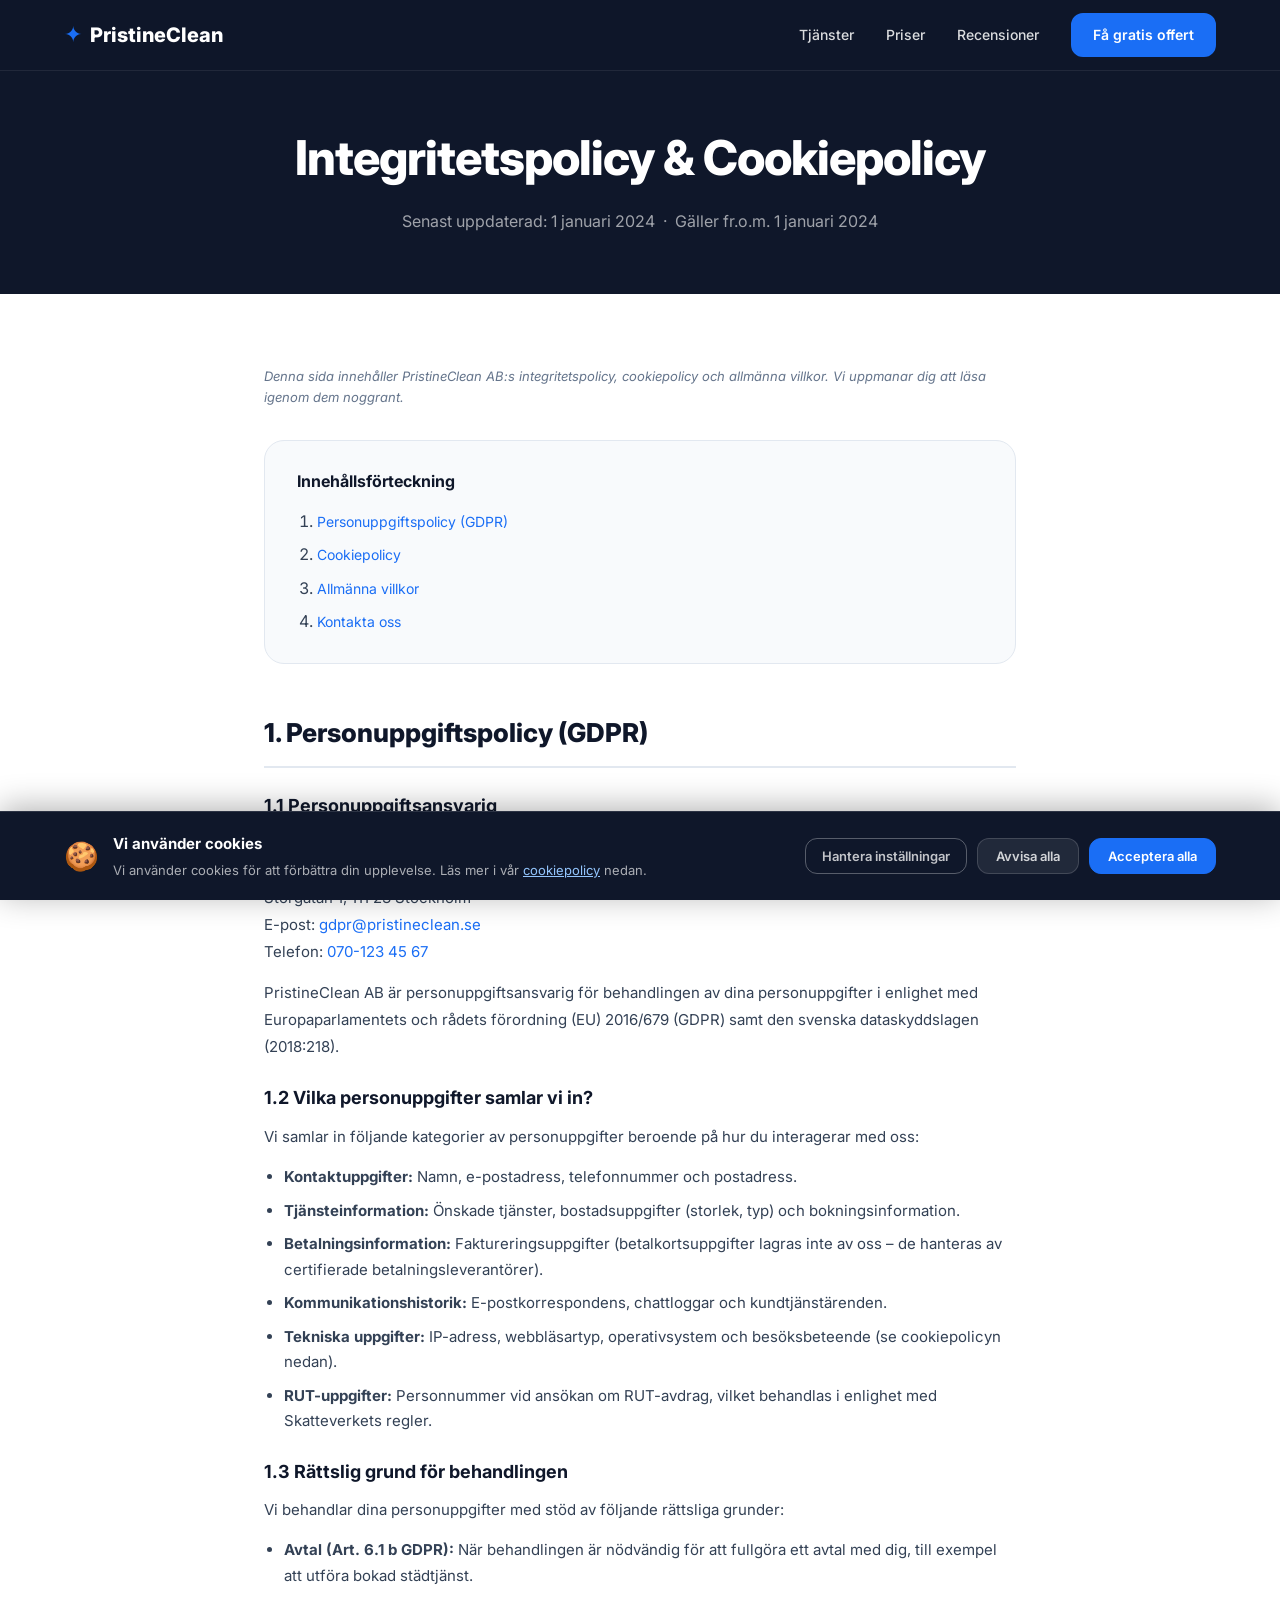
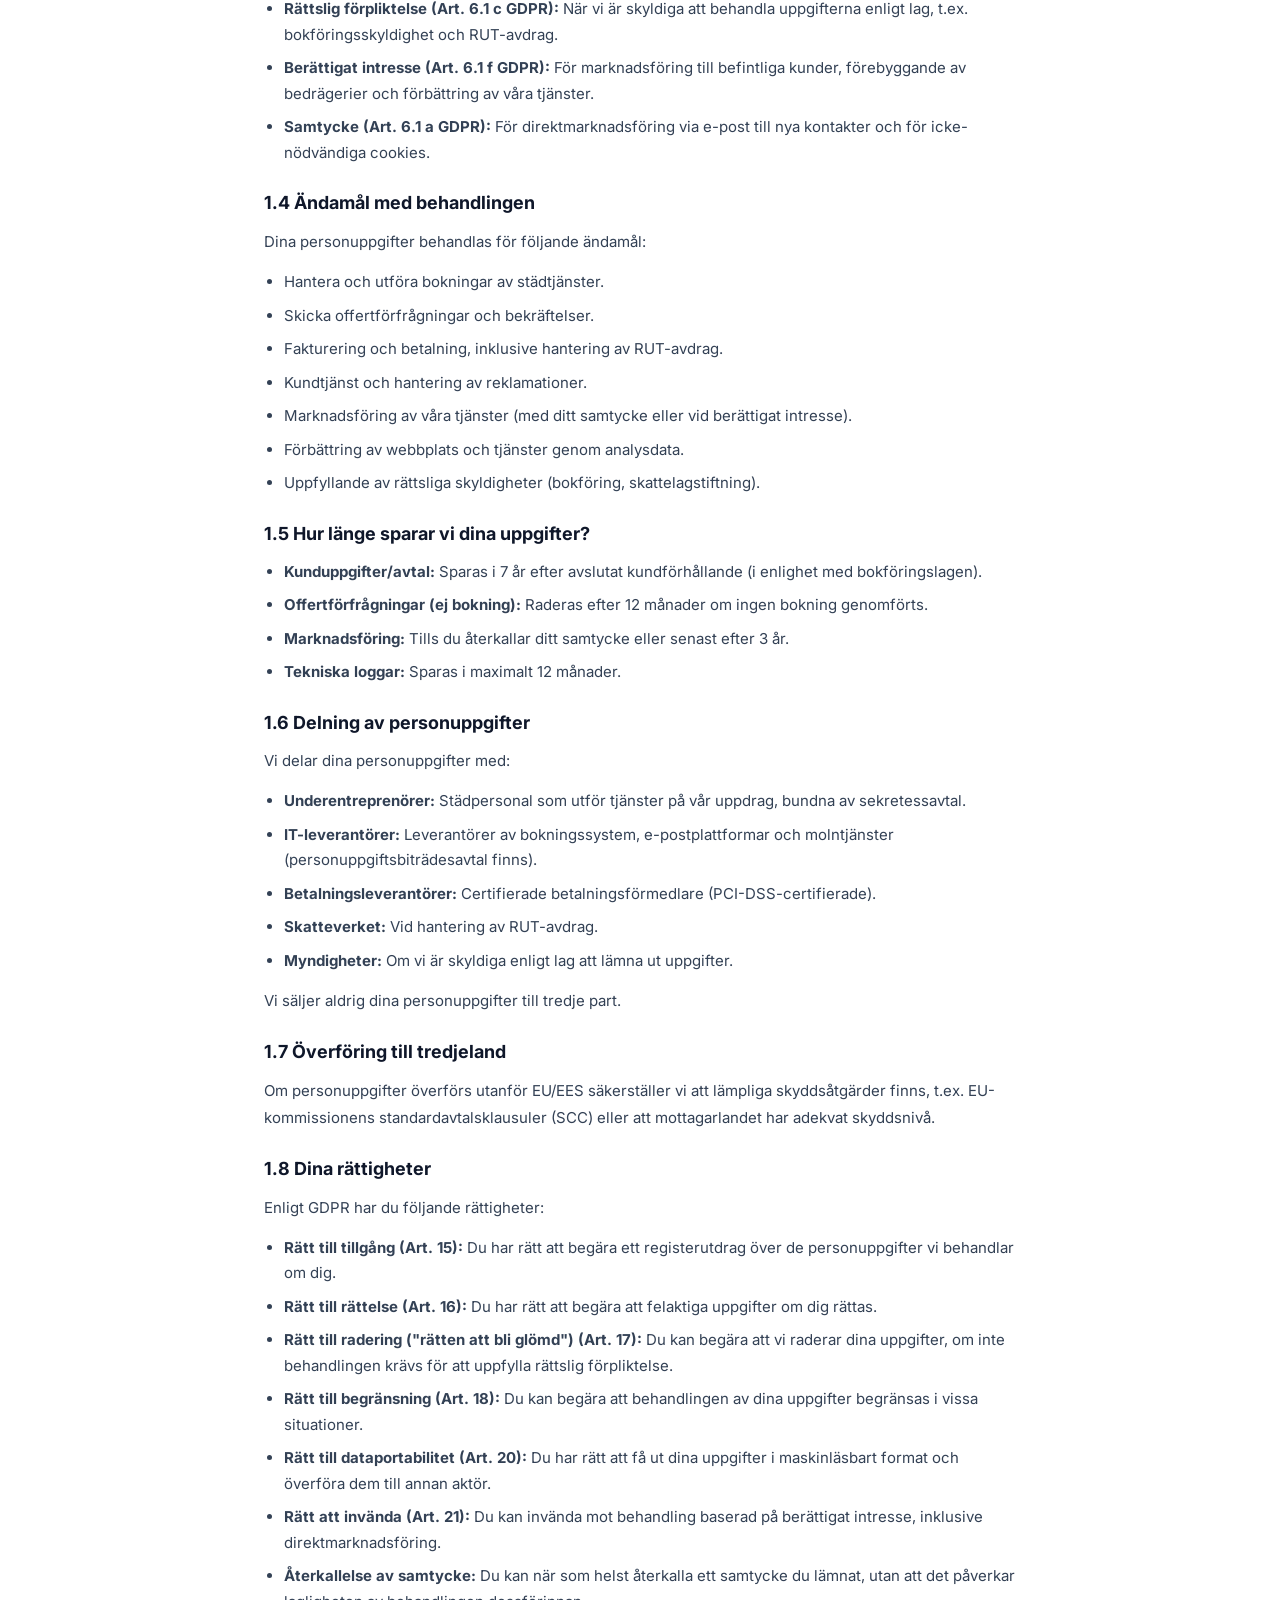
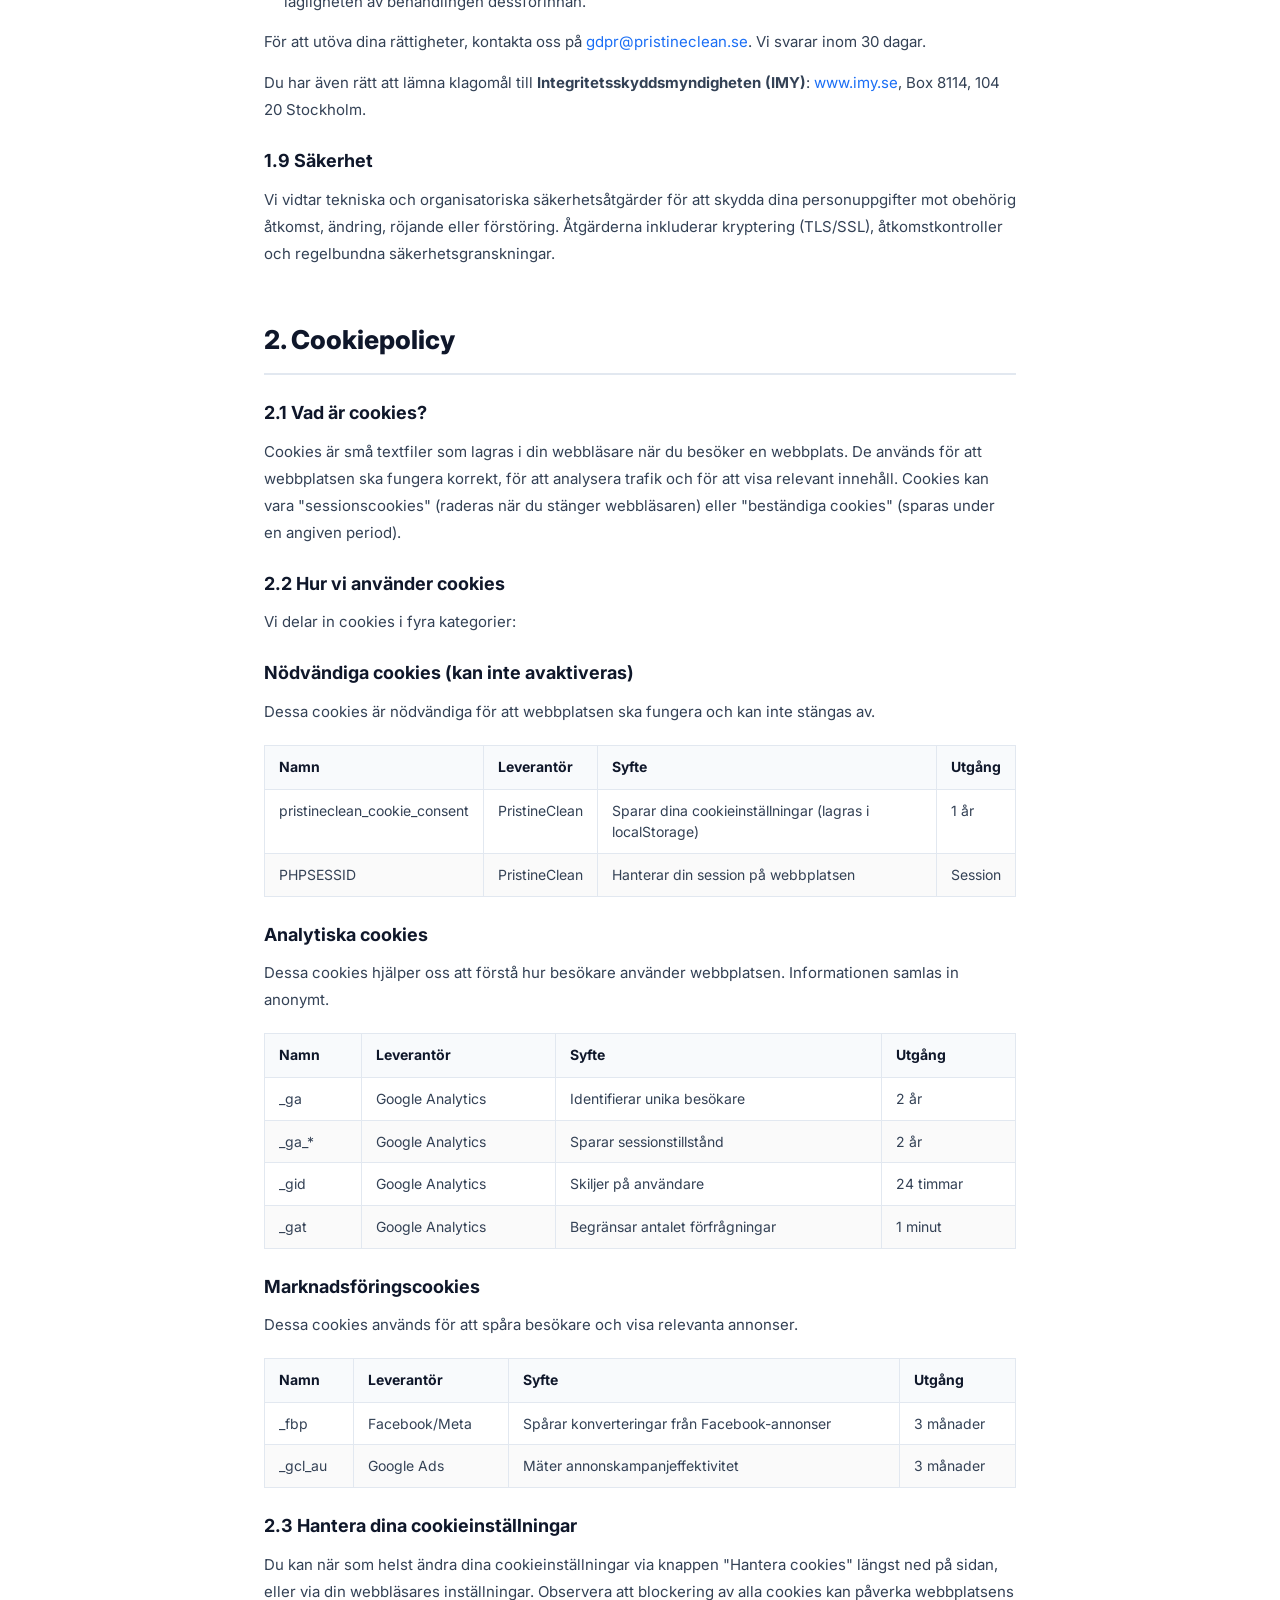
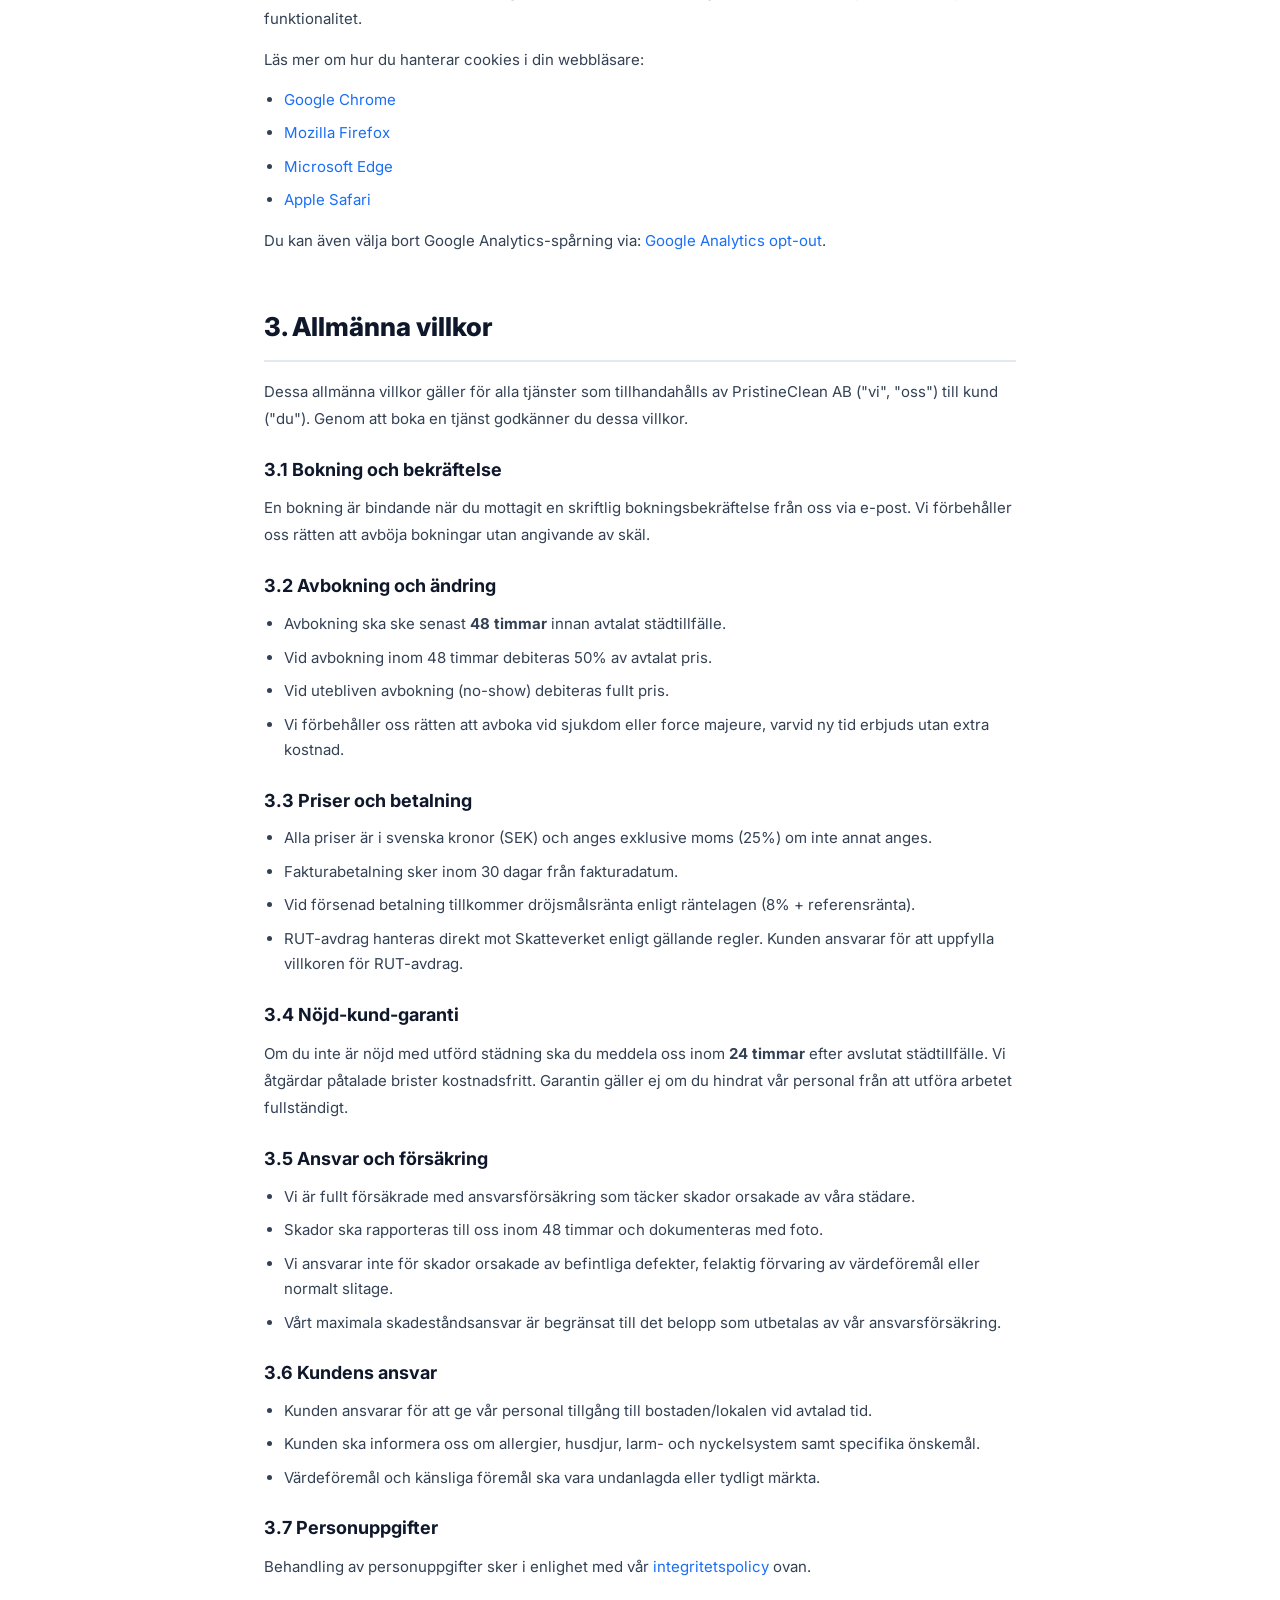
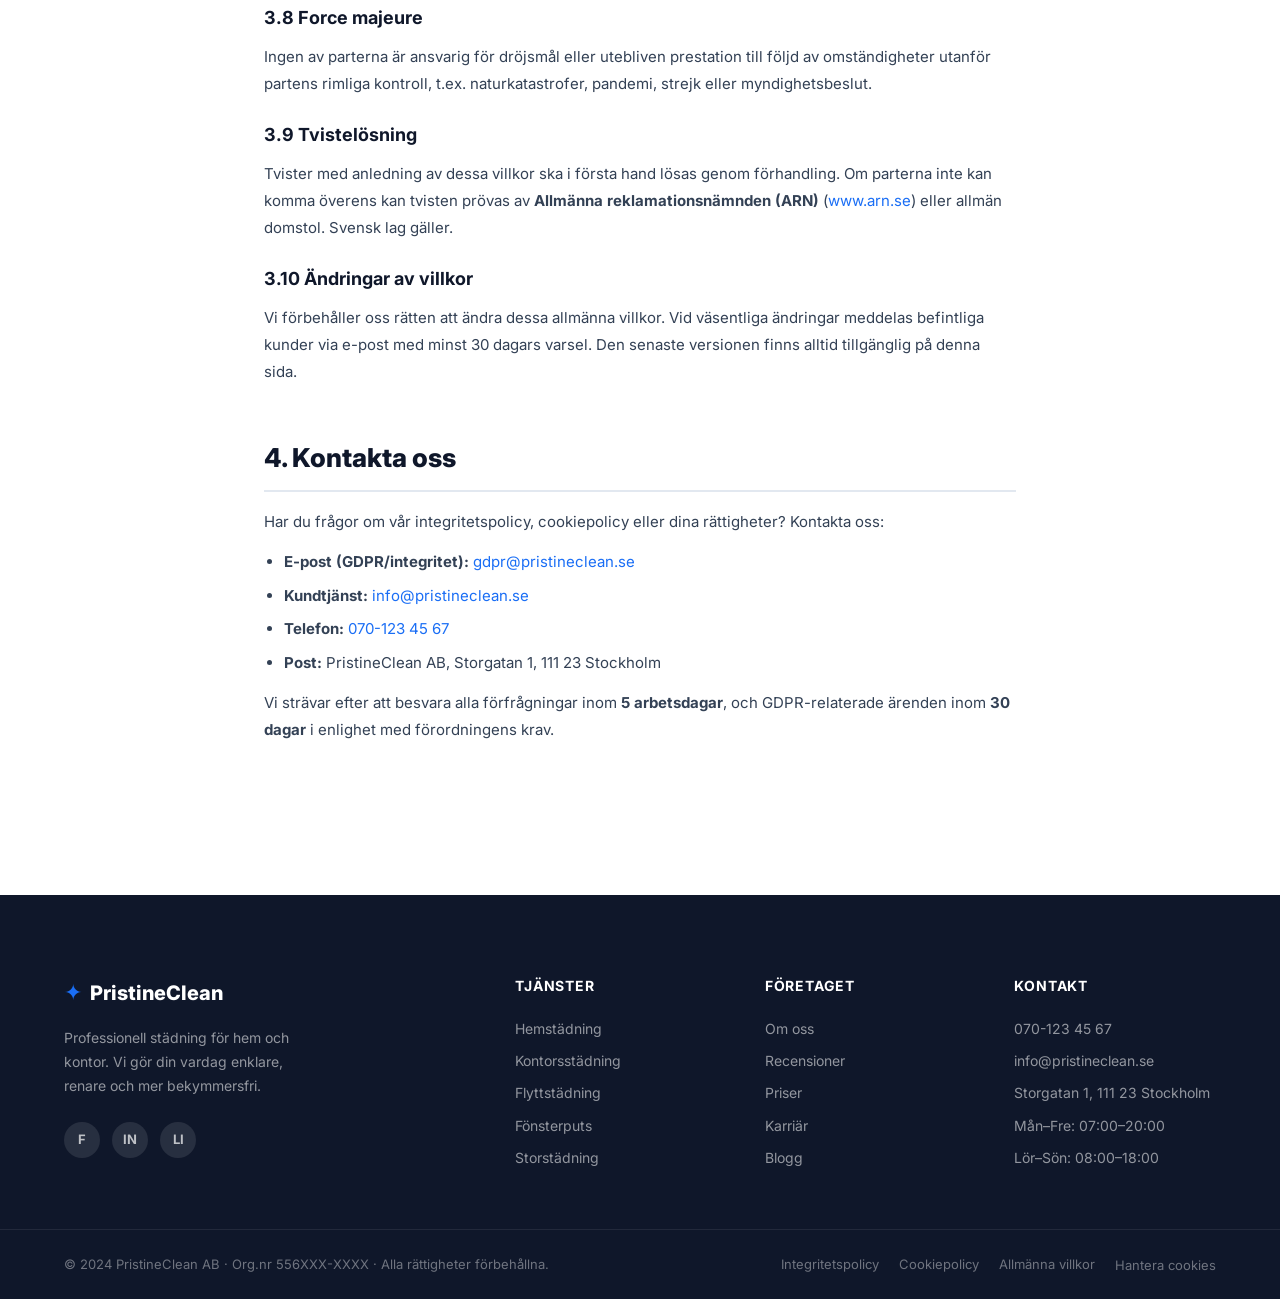
==== integritetspolicy.html @ f8eeb435 "Add images, cookie consent, GDPR & privacy policy in Swedish Co-authored-by: bellemartineebusiness <" ====
<!DOCTYPE html>
<html lang="sv">
<head>
  <meta charset="UTF-8" />
  <meta name="viewport" content="width=device-width, initial-scale=1.0" />
  <meta name="description" content="PristineClean integritetspolicy, cookiepolicy och allmänna villkor – hur vi behandlar dina personuppgifter enligt GDPR." />
  <title>Integritetspolicy &amp; Cookiepolicy – PristineClean</title>
  <link rel="stylesheet" href="style.css" />
  <link rel="preconnect" href="https://fonts.googleapis.com" />
  <link rel="preconnect" href="https://fonts.gstatic.com" crossorigin />
  <link href="https://fonts.googleapis.com/css2?family=Inter:wght@400;500;600;700;800&display=swap" rel="stylesheet" />
</head>
<body>

  <!-- COOKIE CONSENT BANNER -->
  <div class="cookie-banner" id="cookieBanner" role="dialog" aria-label="Cookie-samtycke" aria-modal="true">
    <div class="cookie-banner__inner">
      <div class="cookie-banner__text">
        <span class="cookie-banner__icon">🍪</span>
        <div>
          <strong>Vi använder cookies</strong>
          <p>Vi använder cookies för att förbättra din upplevelse. Läs mer i vår <a href="#cookies" class="cookie-link">cookiepolicy</a> nedan.</p>
        </div>
      </div>
      <div class="cookie-banner__actions">
        <button class="btn--cookie-settings" id="cookieSettings">Hantera inställningar</button>
        <button class="btn--cookie-decline" id="cookieDecline">Avvisa alla</button>
        <button class="btn--cookie-accept" id="cookieAccept">Acceptera alla</button>
      </div>
    </div>
  </div>

  <!-- COOKIE PREFERENCES MODAL -->
  <div class="cookie-modal" id="cookieModal" role="dialog" aria-modal="true" aria-label="Cookieinställningar" style="display:none">
    <div class="cookie-modal__backdrop" id="cookieModalBackdrop"></div>
    <div class="cookie-modal__box">
      <div class="cookie-modal__header">
        <h3>Cookieinställningar</h3>
        <button class="cookie-modal__close" id="cookieModalClose" aria-label="Stäng">✕</button>
      </div>
      <div class="cookie-modal__body">
        <p class="cookie-modal__intro">Välj vilka kategorier av cookies du tillåter. Nödvändiga cookies kan inte avaktiveras.</p>
        <div class="cookie-category">
          <div class="cookie-category__header">
            <div><strong>Nödvändiga cookies</strong><p>Krävs för att webbplatsen ska fungera korrekt.</p></div>
            <div class="toggle toggle--disabled"><input type="checkbox" id="cookieNecessary" checked disabled /><span class="toggle__slider"></span></div>
          </div>
        </div>
        <div class="cookie-category">
          <div class="cookie-category__header">
            <div><strong>Analytiska cookies</strong><p>Hjälper oss förstå hur besökare använder webbplatsen (t.ex. Google Analytics).</p></div>
            <div class="toggle"><input type="checkbox" id="cookieAnalytics" /><span class="toggle__slider"></span></div>
          </div>
        </div>
        <div class="cookie-category">
          <div class="cookie-category__header">
            <div><strong>Marknadsföringscookies</strong><p>Används för att visa relevanta annonser och mäta kampanjeffektivitet.</p></div>
            <div class="toggle"><input type="checkbox" id="cookieMarketing" /><span class="toggle__slider"></span></div>
          </div>
        </div>
      </div>
      <div class="cookie-modal__footer">
        <button class="btn--cookie-decline" id="cookieSaveDecline">Avvisa alla</button>
        <button class="btn--cookie-accept" id="cookieSavePrefs">Spara mina val</button>
      </div>
    </div>
  </div>

  <!-- NAVBAR -->
  <header class="navbar" id="navbar">
    <div class="container navbar__inner">
      <a href="index.html" class="navbar__logo">
        <span class="logo-icon">✦</span> PristineClean
      </a>
      <nav class="navbar__links" id="navLinks">
        <a href="index.html#tjanster">Tjänster</a>
        <a href="index.html#priser">Priser</a>
        <a href="index.html#recensioner">Recensioner</a>
        <a href="index.html#kontakt" class="btn btn--nav">Få gratis offert</a>
      </nav>
      <button class="navbar__burger" id="burger" aria-label="Öppna meny">
        <span></span><span></span><span></span>
      </button>
    </div>
  </header>

  <!-- HERO -->
  <section class="policy-hero">
    <div class="container">
      <h1>Integritetspolicy &amp; Cookiepolicy</h1>
      <p>Senast uppdaterad: 1 januari 2024 &nbsp;·&nbsp; Gäller fr.o.m. 1 januari 2024</p>
    </div>
  </section>

  <!-- POLICY CONTENT -->
  <main class="policy-content">
    <div class="container">

      <p class="policy-updated">Denna sida innehåller PristineClean AB:s integritetspolicy, cookiepolicy och allmänna villkor. Vi uppmanar dig att läsa igenom dem noggrant.</p>

      <!-- TABLE OF CONTENTS -->
      <nav class="policy-toc" aria-label="Innehållsförteckning">
        <h3>Innehållsförteckning</h3>
        <ol>
          <li><a href="#personuppgifter">Personuppgiftspolicy (GDPR)</a></li>
          <li><a href="#cookies">Cookiepolicy</a></li>
          <li><a href="#villkor">Allmänna villkor</a></li>
          <li><a href="#kontakt-policy">Kontakta oss</a></li>
        </ol>
      </nav>

      <!-- ========================================
           SECTION 1: PERSONUPPGIFTER / GDPR
           ======================================== -->
      <section class="policy-section" id="personuppgifter">
        <h2>1. Personuppgiftspolicy (GDPR)</h2>

        <h3>1.1 Personuppgiftsansvarig</h3>
        <p>
          <strong>PristineClean AB</strong><br />
          Organisationsnummer: 556XXX-XXXX<br />
          Storgatan 1, 111 23 Stockholm<br />
          E-post: <a href="mailto:gdpr@pristineclean.se">gdpr@pristineclean.se</a><br />
          Telefon: <a href="tel:+46701234567">070-123 45 67</a>
        </p>
        <p>PristineClean AB är personuppgiftsansvarig för behandlingen av dina personuppgifter i enlighet med Europaparlamentets och rådets förordning (EU) 2016/679 (GDPR) samt den svenska dataskyddslagen (2018:218).</p>

        <h3>1.2 Vilka personuppgifter samlar vi in?</h3>
        <p>Vi samlar in följande kategorier av personuppgifter beroende på hur du interagerar med oss:</p>
        <ul>
          <li><strong>Kontaktuppgifter:</strong> Namn, e-postadress, telefonnummer och postadress.</li>
          <li><strong>Tjänsteinformation:</strong> Önskade tjänster, bostadsuppgifter (storlek, typ) och bokningsinformation.</li>
          <li><strong>Betalningsinformation:</strong> Faktureringsuppgifter (betalkortsuppgifter lagras inte av oss – de hanteras av certifierade betalningsleverantörer).</li>
          <li><strong>Kommunikationshistorik:</strong> E-postkorrespondens, chattloggar och kundtjänstärenden.</li>
          <li><strong>Tekniska uppgifter:</strong> IP-adress, webbläsartyp, operativsystem och besöksbeteende (se cookiepolicyn nedan).</li>
          <li><strong>RUT-uppgifter:</strong> Personnummer vid ansökan om RUT-avdrag, vilket behandlas i enlighet med Skatteverkets regler.</li>
        </ul>

        <h3>1.3 Rättslig grund för behandlingen</h3>
        <p>Vi behandlar dina personuppgifter med stöd av följande rättsliga grunder:</p>
        <ul>
          <li><strong>Avtal (Art. 6.1 b GDPR):</strong> När behandlingen är nödvändig för att fullgöra ett avtal med dig, till exempel att utföra bokad städtjänst.</li>
          <li><strong>Rättslig förpliktelse (Art. 6.1 c GDPR):</strong> När vi är skyldiga att behandla uppgifterna enligt lag, t.ex. bokföringsskyldighet och RUT-avdrag.</li>
          <li><strong>Berättigat intresse (Art. 6.1 f GDPR):</strong> För marknadsföring till befintliga kunder, förebyggande av bedrägerier och förbättring av våra tjänster.</li>
          <li><strong>Samtycke (Art. 6.1 a GDPR):</strong> För direktmarknadsföring via e-post till nya kontakter och för icke-nödvändiga cookies.</li>
        </ul>

        <h3>1.4 Ändamål med behandlingen</h3>
        <p>Dina personuppgifter behandlas för följande ändamål:</p>
        <ul>
          <li>Hantera och utföra bokningar av städtjänster.</li>
          <li>Skicka offertförfrågningar och bekräftelser.</li>
          <li>Fakturering och betalning, inklusive hantering av RUT-avdrag.</li>
          <li>Kundtjänst och hantering av reklamationer.</li>
          <li>Marknadsföring av våra tjänster (med ditt samtycke eller vid berättigat intresse).</li>
          <li>Förbättring av webbplats och tjänster genom analysdata.</li>
          <li>Uppfyllande av rättsliga skyldigheter (bokföring, skattelagstiftning).</li>
        </ul>

        <h3>1.5 Hur länge sparar vi dina uppgifter?</h3>
        <ul>
          <li><strong>Kunduppgifter/avtal:</strong> Sparas i 7 år efter avslutat kundförhållande (i enlighet med bokföringslagen).</li>
          <li><strong>Offertförfrågningar (ej bokning):</strong> Raderas efter 12 månader om ingen bokning genomförts.</li>
          <li><strong>Marknadsföring:</strong> Tills du återkallar ditt samtycke eller senast efter 3 år.</li>
          <li><strong>Tekniska loggar:</strong> Sparas i maximalt 12 månader.</li>
        </ul>

        <h3>1.6 Delning av personuppgifter</h3>
        <p>Vi delar dina personuppgifter med:</p>
        <ul>
          <li><strong>Underentreprenörer:</strong> Städpersonal som utför tjänster på vår uppdrag, bundna av sekretessavtal.</li>
          <li><strong>IT-leverantörer:</strong> Leverantörer av bokningssystem, e-postplattformar och molntjänster (personuppgiftsbiträdesavtal finns).</li>
          <li><strong>Betalningsleverantörer:</strong> Certifierade betalningsförmedlare (PCI-DSS-certifierade).</li>
          <li><strong>Skatteverket:</strong> Vid hantering av RUT-avdrag.</li>
          <li><strong>Myndigheter:</strong> Om vi är skyldiga enligt lag att lämna ut uppgifter.</li>
        </ul>
        <p>Vi säljer aldrig dina personuppgifter till tredje part.</p>

        <h3>1.7 Överföring till tredjeland</h3>
        <p>Om personuppgifter överförs utanför EU/EES säkerställer vi att lämpliga skyddsåtgärder finns, t.ex. EU-kommissionens standardavtalsklausuler (SCC) eller att mottagarlandet har adekvat skyddsnivå.</p>

        <h3>1.8 Dina rättigheter</h3>
        <p>Enligt GDPR har du följande rättigheter:</p>
        <ul>
          <li><strong>Rätt till tillgång (Art. 15):</strong> Du har rätt att begära ett registerutdrag över de personuppgifter vi behandlar om dig.</li>
          <li><strong>Rätt till rättelse (Art. 16):</strong> Du har rätt att begära att felaktiga uppgifter om dig rättas.</li>
          <li><strong>Rätt till radering ("rätten att bli glömd") (Art. 17):</strong> Du kan begära att vi raderar dina uppgifter, om inte behandlingen krävs för att uppfylla rättslig förpliktelse.</li>
          <li><strong>Rätt till begränsning (Art. 18):</strong> Du kan begära att behandlingen av dina uppgifter begränsas i vissa situationer.</li>
          <li><strong>Rätt till dataportabilitet (Art. 20):</strong> Du har rätt att få ut dina uppgifter i maskinläsbart format och överföra dem till annan aktör.</li>
          <li><strong>Rätt att invända (Art. 21):</strong> Du kan invända mot behandling baserad på berättigat intresse, inklusive direktmarknadsföring.</li>
          <li><strong>Återkallelse av samtycke:</strong> Du kan när som helst återkalla ett samtycke du lämnat, utan att det påverkar lagligheten av behandlingen dessförinnan.</li>
        </ul>
        <p>För att utöva dina rättigheter, kontakta oss på <a href="mailto:gdpr@pristineclean.se">gdpr@pristineclean.se</a>. Vi svarar inom 30 dagar.</p>
        <p>Du har även rätt att lämna klagomål till <strong>Integritetsskyddsmyndigheten (IMY)</strong>: <a href="https://www.imy.se" target="_blank" rel="noopener noreferrer">www.imy.se</a>, Box 8114, 104 20 Stockholm.</p>

        <h3>1.9 Säkerhet</h3>
        <p>Vi vidtar tekniska och organisatoriska säkerhetsåtgärder för att skydda dina personuppgifter mot obehörig åtkomst, ändring, röjande eller förstöring. Åtgärderna inkluderar kryptering (TLS/SSL), åtkomstkontroller och regelbundna säkerhetsgranskningar.</p>
      </section>

      <!-- ========================================
           SECTION 2: COOKIEPOLICY
           ======================================== -->
      <section class="policy-section" id="cookies">
        <h2>2. Cookiepolicy</h2>

        <h3>2.1 Vad är cookies?</h3>
        <p>Cookies är små textfiler som lagras i din webbläsare när du besöker en webbplats. De används för att webbplatsen ska fungera korrekt, för att analysera trafik och för att visa relevant innehåll. Cookies kan vara "sessionscookies" (raderas när du stänger webbläsaren) eller "beständiga cookies" (sparas under en angiven period).</p>

        <h3>2.2 Hur vi använder cookies</h3>
        <p>Vi delar in cookies i fyra kategorier:</p>

        <h3>Nödvändiga cookies (kan inte avaktiveras)</h3>
        <p>Dessa cookies är nödvändiga för att webbplatsen ska fungera och kan inte stängas av.</p>
        <table class="policy-table">
          <thead>
            <tr><th>Namn</th><th>Leverantör</th><th>Syfte</th><th>Utgång</th></tr>
          </thead>
          <tbody>
            <tr><td>pristineclean_cookie_consent</td><td>PristineClean</td><td>Sparar dina cookieinställningar (lagras i localStorage)</td><td>1 år</td></tr>
            <tr><td>PHPSESSID</td><td>PristineClean</td><td>Hanterar din session på webbplatsen</td><td>Session</td></tr>
          </tbody>
        </table>

        <h3>Analytiska cookies</h3>
        <p>Dessa cookies hjälper oss att förstå hur besökare använder webbplatsen. Informationen samlas in anonymt.</p>
        <table class="policy-table">
          <thead>
            <tr><th>Namn</th><th>Leverantör</th><th>Syfte</th><th>Utgång</th></tr>
          </thead>
          <tbody>
            <tr><td>_ga</td><td>Google Analytics</td><td>Identifierar unika besökare</td><td>2 år</td></tr>
            <tr><td>_ga_*</td><td>Google Analytics</td><td>Sparar sessionstillstånd</td><td>2 år</td></tr>
            <tr><td>_gid</td><td>Google Analytics</td><td>Skiljer på användare</td><td>24 timmar</td></tr>
            <tr><td>_gat</td><td>Google Analytics</td><td>Begränsar antalet förfrågningar</td><td>1 minut</td></tr>
          </tbody>
        </table>

        <h3>Marknadsföringscookies</h3>
        <p>Dessa cookies används för att spåra besökare och visa relevanta annonser.</p>
        <table class="policy-table">
          <thead>
            <tr><th>Namn</th><th>Leverantör</th><th>Syfte</th><th>Utgång</th></tr>
          </thead>
          <tbody>
            <tr><td>_fbp</td><td>Facebook/Meta</td><td>Spårar konverteringar från Facebook-annonser</td><td>3 månader</td></tr>
            <tr><td>_gcl_au</td><td>Google Ads</td><td>Mäter annonskampanjeffektivitet</td><td>3 månader</td></tr>
          </tbody>
        </table>

        <h3>2.3 Hantera dina cookieinställningar</h3>
        <p>Du kan när som helst ändra dina cookieinställningar via knappen "Hantera cookies" längst ned på sidan, eller via din webbläsares inställningar. Observera att blockering av alla cookies kan påverka webbplatsens funktionalitet.</p>
        <p>Läs mer om hur du hanterar cookies i din webbläsare:</p>
        <ul>
          <li><a href="https://support.google.com/chrome/answer/95647" target="_blank" rel="noopener noreferrer">Google Chrome</a></li>
          <li><a href="https://support.mozilla.org/sv/kb/forbattrад-spårningsskydd-i-firefox" target="_blank" rel="noopener noreferrer">Mozilla Firefox</a></li>
          <li><a href="https://support.microsoft.com/sv-se/windows/ta-bort-och-hantera-cookies-168dab11-0753-043d-7c16-ede5947fc64d" target="_blank" rel="noopener noreferrer">Microsoft Edge</a></li>
          <li><a href="https://support.apple.com/sv-se/guide/safari/sfri11471/mac" target="_blank" rel="noopener noreferrer">Apple Safari</a></li>
        </ul>
        <p>Du kan även välja bort Google Analytics-spårning via: <a href="https://tools.google.com/dlpage/gaoptout" target="_blank" rel="noopener noreferrer">Google Analytics opt-out</a>.</p>
      </section>

      <!-- ========================================
           SECTION 3: ALLMÄNNA VILLKOR
           ======================================== -->
      <section class="policy-section" id="villkor">
        <h2>3. Allmänna villkor</h2>
        <p>Dessa allmänna villkor gäller för alla tjänster som tillhandahålls av PristineClean AB ("vi", "oss") till kund ("du"). Genom att boka en tjänst godkänner du dessa villkor.</p>

        <h3>3.1 Bokning och bekräftelse</h3>
        <p>En bokning är bindande när du mottagit en skriftlig bokningsbekräftelse från oss via e-post. Vi förbehåller oss rätten att avböja bokningar utan angivande av skäl.</p>

        <h3>3.2 Avbokning och ändring</h3>
        <ul>
          <li>Avbokning ska ske senast <strong>48 timmar</strong> innan avtalat städtillfälle.</li>
          <li>Vid avbokning inom 48 timmar debiteras 50% av avtalat pris.</li>
          <li>Vid utebliven avbokning (no-show) debiteras fullt pris.</li>
          <li>Vi förbehåller oss rätten att avboka vid sjukdom eller force majeure, varvid ny tid erbjuds utan extra kostnad.</li>
        </ul>

        <h3>3.3 Priser och betalning</h3>
        <ul>
          <li>Alla priser är i svenska kronor (SEK) och anges exklusive moms (25%) om inte annat anges.</li>
          <li>Fakturabetalning sker inom 30 dagar från fakturadatum.</li>
          <li>Vid försenad betalning tillkommer dröjsmålsränta enligt räntelagen (8% + referensränta).</li>
          <li>RUT-avdrag hanteras direkt mot Skatteverket enligt gällande regler. Kunden ansvarar för att uppfylla villkoren för RUT-avdrag.</li>
        </ul>

        <h3>3.4 Nöjd-kund-garanti</h3>
        <p>Om du inte är nöjd med utförd städning ska du meddela oss inom <strong>24 timmar</strong> efter avslutat städtillfälle. Vi åtgärdar påtalade brister kostnadsfritt. Garantin gäller ej om du hindrat vår personal från att utföra arbetet fullständigt.</p>

        <h3>3.5 Ansvar och försäkring</h3>
        <ul>
          <li>Vi är fullt försäkrade med ansvarsförsäkring som täcker skador orsakade av våra städare.</li>
          <li>Skador ska rapporteras till oss inom 48 timmar och dokumenteras med foto.</li>
          <li>Vi ansvarar inte för skador orsakade av befintliga defekter, felaktig förvaring av värdeföremål eller normalt slitage.</li>
          <li>Vårt maximala skadeståndsansvar är begränsat till det belopp som utbetalas av vår ansvarsförsäkring.</li>
        </ul>

        <h3>3.6 Kundens ansvar</h3>
        <ul>
          <li>Kunden ansvarar för att ge vår personal tillgång till bostaden/lokalen vid avtalad tid.</li>
          <li>Kunden ska informera oss om allergier, husdjur, larm- och nyckelsystem samt specifika önskemål.</li>
          <li>Värdeföremål och känsliga föremål ska vara undanlagda eller tydligt märkta.</li>
        </ul>

        <h3>3.7 Personuppgifter</h3>
        <p>Behandling av personuppgifter sker i enlighet med vår <a href="#personuppgifter">integritetspolicy</a> ovan.</p>

        <h3>3.8 Force majeure</h3>
        <p>Ingen av parterna är ansvarig för dröjsmål eller utebliven prestation till följd av omständigheter utanför partens rimliga kontroll, t.ex. naturkatastrofer, pandemi, strejk eller myndighetsbeslut.</p>

        <h3>3.9 Tvistelösning</h3>
        <p>Tvister med anledning av dessa villkor ska i första hand lösas genom förhandling. Om parterna inte kan komma överens kan tvisten prövas av <strong>Allmänna reklamationsnämnden (ARN)</strong> (<a href="https://www.arn.se" target="_blank" rel="noopener noreferrer">www.arn.se</a>) eller allmän domstol. Svensk lag gäller.</p>

        <h3>3.10 Ändringar av villkor</h3>
        <p>Vi förbehåller oss rätten att ändra dessa allmänna villkor. Vid väsentliga ändringar meddelas befintliga kunder via e-post med minst 30 dagars varsel. Den senaste versionen finns alltid tillgänglig på denna sida.</p>
      </section>

      <!-- ========================================
           SECTION 4: KONTAKT
           ======================================== -->
      <section class="policy-section" id="kontakt-policy">
        <h2>4. Kontakta oss</h2>
        <p>Har du frågor om vår integritetspolicy, cookiepolicy eller dina rättigheter? Kontakta oss:</p>
        <ul>
          <li><strong>E-post (GDPR/integritet):</strong> <a href="mailto:gdpr@pristineclean.se">gdpr@pristineclean.se</a></li>
          <li><strong>Kundtjänst:</strong> <a href="mailto:info@pristineclean.se">info@pristineclean.se</a></li>
          <li><strong>Telefon:</strong> <a href="tel:+46701234567">070-123 45 67</a></li>
          <li><strong>Post:</strong> PristineClean AB, Storgatan 1, 111 23 Stockholm</li>
        </ul>
        <p>Vi strävar efter att besvara alla förfrågningar inom <strong>5 arbetsdagar</strong>, och GDPR-relaterade ärenden inom <strong>30 dagar</strong> i enlighet med förordningens krav.</p>
      </section>

    </div>
  </main>

  <!-- FOOTER -->
  <footer class="footer">
    <div class="container footer__inner">
      <div class="footer__brand">
        <div class="navbar__logo" style="margin-bottom:16px">
          <span class="logo-icon">✦</span> PristineClean
        </div>
        <p>Professionell städning för hem och kontor. Vi gör din vardag enklare, renare och mer bekymmersfri.</p>
        <div class="footer__social">
          <a href="#" aria-label="Facebook" class="social-link">f</a>
          <a href="#" aria-label="Instagram" class="social-link">in</a>
          <a href="#" aria-label="LinkedIn" class="social-link">li</a>
        </div>
      </div>
      <div class="footer__col">
        <h4>Tjänster</h4>
        <ul>
          <li><a href="index.html#kontakt">Hemstädning</a></li>
          <li><a href="index.html#kontakt">Kontorsstädning</a></li>
          <li><a href="index.html#kontakt">Flytt­städning</a></li>
          <li><a href="index.html#kontakt">Fönsterputs</a></li>
          <li><a href="index.html#kontakt">Storstädning</a></li>
        </ul>
      </div>
      <div class="footer__col">
        <h4>Företaget</h4>
        <ul>
          <li><a href="index.html#varfor-oss">Om oss</a></li>
          <li><a href="index.html#recensioner">Recensioner</a></li>
          <li><a href="index.html#priser">Priser</a></li>
          <li><a href="#">Karriär</a></li>
          <li><a href="#">Blogg</a></li>
        </ul>
      </div>
      <div class="footer__col">
        <h4>Kontakt</h4>
        <ul>
          <li><a href="tel:+46701234567">070-123 45 67</a></li>
          <li><a href="mailto:info@pristineclean.se">info@pristineclean.se</a></li>
          <li>Storgatan 1, 111 23 Stockholm</li>
          <li>Mån–Fre: 07:00–20:00</li>
          <li>Lör–Sön: 08:00–18:00</li>
        </ul>
      </div>
    </div>
    <div class="footer__bottom">
      <div class="container footer__bottom-inner">
        <p>© 2024 PristineClean AB · Org.nr 556XXX-XXXX · Alla rättigheter förbehållna.</p>
        <div class="footer__bottom-links">
          <a href="integritetspolicy.html">Integritetspolicy</a>
          <a href="integritetspolicy.html#cookies">Cookiepolicy</a>
          <a href="integritetspolicy.html#villkor">Allmänna villkor</a>
          <button class="footer__cookie-btn" id="reopenCookies">Hantera cookies</button>
        </div>
      </div>
    </div>
  </footer>

  <script src="script.js"></script>
</body>
</html>
---- style.css ----
/* =============================================
   RESET & BASE
   ============================================= */
*, *::before, *::after { box-sizing: border-box; margin: 0; padding: 0; }

:root {
  --color-primary:       #1a6ef5;
  --color-primary-dark:  #1558cc;
  --color-primary-light: #e8f0fe;
  --color-accent:        #00c896;
  --color-dark:          #0f172a;
  --color-text:          #334155;
  --color-text-light:    #64748b;
  --color-border:        #e2e8f0;
  --color-bg:            #f8fafc;
  --color-white:         #ffffff;
  --color-section-dark:  #0f172a;

  --radius-sm: 6px;
  --radius-md: 12px;
  --radius-lg: 20px;
  --radius-xl: 32px;

  --shadow-sm: 0 1px 3px rgba(0,0,0,.08);
  --shadow-md: 0 4px 16px rgba(0,0,0,.10);
  --shadow-lg: 0 8px 32px rgba(0,0,0,.14);
  --shadow-xl: 0 20px 60px rgba(0,0,0,.18);

  --font: 'Inter', system-ui, -apple-system, sans-serif;
  --transition: 0.22s ease;
}

html { scroll-behavior: smooth; }

body {
  font-family: var(--font);
  color: var(--color-text);
  background: var(--color-white);
  line-height: 1.6;
  -webkit-font-smoothing: antialiased;
}

img { max-width: 100%; display: block; }
a { text-decoration: none; color: inherit; }
ul { list-style: none; }

.container { max-width: 1200px; margin: 0 auto; padding: 0 24px; }

/* =============================================
   BUTTONS
   ============================================= */
.btn {
  display: inline-flex;
  align-items: center;
  justify-content: center;
  gap: 8px;
  padding: 12px 24px;
  border-radius: var(--radius-md);
  font-family: var(--font);
  font-size: 15px;
  font-weight: 600;
  cursor: pointer;
  transition: all var(--transition);
  border: 2px solid transparent;
  white-space: nowrap;
}

.btn--primary {
  background: var(--color-primary);
  color: var(--color-white);
  border-color: var(--color-primary);
}
.btn--primary:hover {
  background: var(--color-primary-dark);
  border-color: var(--color-primary-dark);
  transform: translateY(-2px);
  box-shadow: 0 8px 24px rgba(26,110,245,.35);
}

.btn--outline {
  background: transparent;
  color: var(--color-primary);
  border-color: var(--color-primary);
}
.btn--outline:hover { background: var(--color-primary-light); transform: translateY(-2px); }

.btn--outline-white {
  background: transparent;
  color: var(--color-white);
  border: 2px solid rgba(255,255,255,.45);
}
.btn--outline-white:hover { background: rgba(255,255,255,.1); border-color: rgba(255,255,255,.75); }

.btn--ghost {
  background: transparent;
  color: var(--color-primary);
  border-color: transparent;
  padding: 8px 0;
  font-size: 14px;
}
.btn--ghost:hover { color: var(--color-primary-dark); }

.btn--nav {
  background: var(--color-primary);
  color: var(--color-white) !important;
  border-color: var(--color-primary);
  padding: 9px 20px;
  font-size: 14px;
}
.btn--nav:hover { background: var(--color-primary-dark); border-color: var(--color-primary-dark); }

.btn--lg { padding: 16px 32px; font-size: 16px; }
.btn--full { width: 100%; }

/* =============================================
   COOKIE BANNER
   ============================================= */
.cookie-banner {
  position: fixed;
  bottom: 0;
  left: 0;
  right: 0;
  z-index: 9999;
  background: var(--color-dark);
  border-top: 1px solid rgba(255,255,255,.12);
  padding: 20px 0;
  box-shadow: 0 -4px 32px rgba(0,0,0,.3);
  transform: translateY(0);
  transition: transform 0.4s ease, opacity 0.4s ease;
}
.cookie-banner.hidden {
  transform: translateY(110%);
  opacity: 0;
  pointer-events: none;
}

.cookie-banner__inner {
  max-width: 1200px;
  margin: 0 auto;
  padding: 0 24px;
  display: flex;
  align-items: center;
  gap: 24px;
  flex-wrap: wrap;
}

.cookie-banner__text {
  display: flex;
  align-items: flex-start;
  gap: 14px;
  flex: 1;
  min-width: 280px;
}
.cookie-banner__icon { font-size: 28px; flex-shrink: 0; margin-top: 2px; }
.cookie-banner__text strong {
  display: block;
  color: var(--color-white);
  font-size: 15px;
  margin-bottom: 4px;
}
.cookie-banner__text p {
  font-size: 13px;
  color: rgba(255,255,255,.65);
  line-height: 1.55;
}
.cookie-link {
  color: #93c5fd;
  text-decoration: underline;
}
.cookie-link:hover { color: var(--color-white); }

.cookie-banner__actions {
  display: flex;
  gap: 10px;
  flex-wrap: wrap;
  flex-shrink: 0;
}

.btn--cookie-settings {
  background: transparent;
  border: 1.5px solid rgba(255,255,255,.3);
  color: rgba(255,255,255,.75);
  font-family: var(--font);
  font-size: 13px;
  font-weight: 600;
  padding: 9px 16px;
  border-radius: var(--radius-md);
  cursor: pointer;
  transition: all var(--transition);
}
.btn--cookie-settings:hover { border-color: rgba(255,255,255,.6); color: var(--color-white); }

.btn--cookie-decline {
  background: rgba(255,255,255,.08);
  border: 1.5px solid rgba(255,255,255,.15);
  color: rgba(255,255,255,.8);
  font-family: var(--font);
  font-size: 13px;
  font-weight: 600;
  padding: 9px 18px;
  border-radius: var(--radius-md);
  cursor: pointer;
  transition: all var(--transition);
}
.btn--cookie-decline:hover { background: rgba(255,255,255,.15); color: var(--color-white); }

.btn--cookie-accept {
  background: var(--color-primary);
  border: 1.5px solid var(--color-primary);
  color: var(--color-white);
  font-family: var(--font);
  font-size: 13px;
  font-weight: 600;
  padding: 9px 18px;
  border-radius: var(--radius-md);
  cursor: pointer;
  transition: all var(--transition);
}
.btn--cookie-accept:hover { background: var(--color-primary-dark); border-color: var(--color-primary-dark); }

/* =============================================
   COOKIE MODAL
   ============================================= */
.cookie-modal {
  position: fixed;
  inset: 0;
  z-index: 10000;
  display: flex;
  align-items: center;
  justify-content: center;
  padding: 20px;
}

.cookie-modal__backdrop {
  position: absolute;
  inset: 0;
  background: rgba(0,0,0,.6);
  backdrop-filter: blur(4px);
  cursor: pointer;
}

.cookie-modal__box {
  position: relative;
  background: var(--color-white);
  border-radius: var(--radius-xl);
  width: 100%;
  max-width: 540px;
  max-height: 90vh;
  overflow-y: auto;
  box-shadow: var(--shadow-xl);
}

.cookie-modal__header {
  display: flex;
  align-items: center;
  justify-content: space-between;
  padding: 24px 28px 20px;
  border-bottom: 1px solid var(--color-border);
}
.cookie-modal__header h3 {
  font-size: 18px;
  font-weight: 800;
  color: var(--color-dark);
}
.cookie-modal__close {
  background: none;
  border: none;
  cursor: pointer;
  font-size: 18px;
  color: var(--color-text-light);
  padding: 4px 8px;
  border-radius: var(--radius-sm);
  transition: all var(--transition);
}
.cookie-modal__close:hover { background: var(--color-bg); color: var(--color-dark); }

.cookie-modal__body {
  padding: 24px 28px;
  display: flex;
  flex-direction: column;
  gap: 20px;
}

.cookie-modal__intro {
  font-size: 14px;
  color: var(--color-text-light);
  line-height: 1.6;
}

.cookie-category {
  border: 1px solid var(--color-border);
  border-radius: var(--radius-md);
  padding: 16px 20px;
}
.cookie-category__header {
  display: flex;
  align-items: center;
  justify-content: space-between;
  gap: 16px;
}
.cookie-category__header > div:first-child { flex: 1; }
.cookie-category__header strong {
  display: block;
  font-size: 15px;
  color: var(--color-dark);
  margin-bottom: 4px;
}
.cookie-category__header p {
  font-size: 13px;
  color: var(--color-text-light);
  line-height: 1.5;
}

/* Toggle switch */
.toggle { position: relative; width: 44px; height: 24px; flex-shrink: 0; }
.toggle input { opacity: 0; width: 0; height: 0; position: absolute; }
.toggle__slider {
  position: absolute;
  inset: 0;
  background: var(--color-border);
  border-radius: 100px;
  cursor: pointer;
  transition: background var(--transition);
}
.toggle__slider::after {
  content: '';
  position: absolute;
  width: 18px;
  height: 18px;
  left: 3px;
  top: 3px;
  background: var(--color-white);
  border-radius: 50%;
  transition: transform var(--transition);
  box-shadow: var(--shadow-sm);
}
.toggle input:checked + .toggle__slider { background: var(--color-primary); }
.toggle input:checked + .toggle__slider::after { transform: translateX(20px); }
.toggle--disabled .toggle__slider { background: var(--color-accent); opacity: 0.7; cursor: not-allowed; }
.toggle--disabled .toggle input:checked + .toggle__slider { background: var(--color-accent); }

.cookie-modal__footer {
  display: flex;
  gap: 12px;
  padding: 20px 28px 24px;
  border-top: 1px solid var(--color-border);
  justify-content: flex-end;
}

/* =============================================
   NAVBAR
   ============================================= */
.navbar {
  position: fixed;
  top: 0; left: 0; right: 0;
  z-index: 1000;
  background: rgba(15, 23, 42, 0.92);
  backdrop-filter: blur(12px);
  -webkit-backdrop-filter: blur(12px);
  border-bottom: 1px solid rgba(255,255,255,.08);
  transition: background var(--transition), box-shadow var(--transition);
}
.navbar.scrolled {
  background: var(--color-white);
  box-shadow: var(--shadow-md);
  border-bottom-color: var(--color-border);
}
.navbar.scrolled .navbar__links a:not(.btn) { color: var(--color-text); }
.navbar.scrolled .navbar__logo { color: var(--color-dark); }
.navbar.scrolled .navbar__burger span { background: var(--color-dark); }

.navbar__inner {
  display: flex;
  align-items: center;
  justify-content: space-between;
  height: 70px;
}

.navbar__logo {
  font-size: 20px;
  font-weight: 800;
  color: var(--color-white);
  display: flex;
  align-items: center;
  gap: 8px;
  transition: color var(--transition);
}
.logo-icon { color: var(--color-primary); font-size: 22px; }

.navbar__links {
  display: flex;
  align-items: center;
  gap: 32px;
}
.navbar__links a:not(.btn) {
  font-size: 14px;
  font-weight: 500;
  color: rgba(255,255,255,.85);
  transition: color var(--transition);
}
.navbar__links a:not(.btn):hover { color: var(--color-white); }

.navbar__burger {
  display: none;
  flex-direction: column;
  gap: 5px;
  background: none;
  border: none;
  cursor: pointer;
  padding: 4px;
}
.navbar__burger span {
  display: block;
  width: 24px; height: 2px;
  background: var(--color-white);
  border-radius: 2px;
  transition: all var(--transition);
}

.navbar.nav-open .navbar__links {
  display: flex;
  flex-direction: column;
  position: fixed;
  top: 70px; left: 0; right: 0; bottom: 0;
  background: var(--color-dark);
  padding: 32px 24px;
  gap: 24px;
  align-items: flex-start;
}
.navbar.nav-open .navbar__links a { font-size: 18px; }
.navbar.nav-open .navbar__burger span:nth-child(1) { transform: translateY(7px) rotate(45deg); }
.navbar.nav-open .navbar__burger span:nth-child(2) { opacity: 0; }
.navbar.nav-open .navbar__burger span:nth-child(3) { transform: translateY(-7px) rotate(-45deg); }

/* =============================================
   HERO  (two-column: text left, image right)
   ============================================= */
.hero {
  background: var(--color-dark);
  position: relative;
  overflow: hidden;
  padding: 130px 0 80px;
  min-height: 100vh;
  display: flex;
  align-items: center;
}

.hero__bg-overlay {
  position: absolute;
  inset: 0;
  background:
    radial-gradient(ellipse 60% 70% at 20% 50%, rgba(26,110,245,.18) 0%, transparent 65%),
    radial-gradient(ellipse 40% 50% at 80% 80%, rgba(0,200,150,.08) 0%, transparent 60%);
  pointer-events: none;
  z-index: 0;
}

.hero__inner {
  position: relative;
  z-index: 1;
  display: grid;
  grid-template-columns: 1fr 1fr;
  gap: 64px;
  align-items: center;
}

.hero__badge {
  display: inline-flex;
  align-items: center;
  gap: 8px;
  background: rgba(26,110,245,.15);
  border: 1px solid rgba(26,110,245,.3);
  color: #93c5fd;
  padding: 8px 16px;
  border-radius: 100px;
  font-size: 13px;
  font-weight: 500;
  margin-bottom: 24px;
}

.hero__title {
  font-size: clamp(38px, 5vw, 66px);
  font-weight: 800;
  line-height: 1.1;
  color: var(--color-white);
  margin-bottom: 20px;
  letter-spacing: -1.5px;
}
.highlight { color: var(--color-primary); }

.hero__subtitle {
  font-size: clamp(16px, 1.8vw, 19px);
  color: rgba(255,255,255,.7);
  max-width: 500px;
  margin-bottom: 36px;
  line-height: 1.7;
}

.hero__ctas {
  display: flex;
  gap: 14px;
  flex-wrap: wrap;
  margin-bottom: 36px;
}

.hero__trust {
  display: flex;
  flex-wrap: wrap;
  gap: 18px;
}
.hero__trust li {
  color: rgba(255,255,255,.6);
  font-size: 13px;
  font-weight: 500;
}

/* Hero image */
.hero__image-wrap {
  position: relative;
  border-radius: var(--radius-xl);
  overflow: hidden;
  box-shadow: var(--shadow-xl);
}
.hero__image {
  width: 100%;
  height: 520px;
  object-fit: cover;
  object-position: center;
  display: block;
  border-radius: var(--radius-xl);
}
.hero__image-wrap::after {
  content: '';
  position: absolute;
  inset: 0;
  border-radius: var(--radius-xl);
  border: 1px solid rgba(255,255,255,.12);
  pointer-events: none;
}

/* =============================================
   PROOF BAR
   ============================================= */
.proof-bar { background: var(--color-primary); padding: 28px 0; }
.proof-bar__inner {
  display: flex;
  align-items: center;
  justify-content: center;
  flex-wrap: wrap;
}
.proof-bar__item {
  display: flex;
  flex-direction: column;
  align-items: center;
  padding: 0 48px;
}
.proof-bar__item strong { font-size: 28px; font-weight: 800; color: var(--color-white); line-height: 1; }
.proof-bar__item span { font-size: 13px; color: rgba(255,255,255,.8); margin-top: 4px; font-weight: 500; }
.proof-bar__divider { width: 1px; height: 40px; background: rgba(255,255,255,.25); }

/* =============================================
   SECTION COMMON
   ============================================= */
.section-header { text-align: center; max-width: 600px; margin: 0 auto 64px; }
.section-header h2 {
  font-size: clamp(28px, 3.5vw, 42px);
  font-weight: 800;
  color: var(--color-dark);
  margin: 8px 0 16px;
  letter-spacing: -0.5px;
}
.section-header p { font-size: 17px; color: var(--color-text-light); line-height: 1.7; }
.section-header--light h2 { color: var(--color-white); }
.section-header--light p { color: rgba(255,255,255,.7); }

.section-label {
  display: inline-block;
  font-size: 12px;
  font-weight: 700;
  letter-spacing: 1.5px;
  text-transform: uppercase;
  color: var(--color-primary);
  background: var(--color-primary-light);
  padding: 5px 14px;
  border-radius: 100px;
}
.section-label--light { background: rgba(26,110,245,.2); color: #93c5fd; }

/* =============================================
   SERVICES
   ============================================= */
.services { padding: 100px 0; background: var(--color-bg); }
.services__grid { display: grid; grid-template-columns: repeat(3,1fr); gap: 24px; }

.service-card {
  background: var(--color-white);
  border-radius: var(--radius-lg);
  padding: 36px 28px;
  border: 1px solid var(--color-border);
  transition: all var(--transition);
  position: relative;
  display: flex;
  flex-direction: column;
  gap: 16px;
}
.service-card:hover { border-color: var(--color-primary); box-shadow: var(--shadow-lg); transform: translateY(-4px); }
.service-card--featured { border-color: var(--color-primary); box-shadow: 0 0 0 3px var(--color-primary-light),var(--shadow-md); }

.service-card__badge {
  position: absolute;
  top: -12px; left: 28px;
  background: var(--color-primary);
  color: var(--color-white);
  font-size: 12px; font-weight: 700;
  padding: 4px 14px;
  border-radius: 100px;
  letter-spacing: .5px;
}

.service-card__icon { font-size: 36px; }
.service-card h3 { font-size: 20px; font-weight: 700; color: var(--color-dark); }
.service-card p { color: var(--color-text-light); font-size: 15px; line-height: 1.65; flex: 1; }

.service-card__list { display: flex; flex-direction: column; gap: 8px; }
.service-card__list li {
  font-size: 14px;
  color: var(--color-text);
  display: flex;
  align-items: center;
  gap: 8px;
}
.service-card__list li::before { content: '✓'; color: var(--color-accent); font-weight: 700; flex-shrink: 0; }

/* =============================================
   WHY US  (image + features)
   ============================================= */
.why-us { padding: 100px 0; background: var(--color-white); }
.why-us__inner { display: grid; grid-template-columns: 1fr 1fr; gap: 80px; align-items: center; }

.why-us__content .section-label { margin-bottom: 16px; display: inline-block; }
.why-us__content h2 {
  font-size: clamp(28px, 3vw, 40px);
  font-weight: 800;
  color: var(--color-dark);
  letter-spacing: -0.5px;
  margin-bottom: 16px;
}
.why-us__intro { font-size: 17px; color: var(--color-text-light); line-height: 1.7; margin-bottom: 36px; }

.why-us__features { display: flex; flex-direction: column; gap: 24px; }
.feature { display: flex; gap: 16px; align-items: flex-start; }
.feature__icon { font-size: 28px; flex-shrink: 0; margin-top: 2px; }
.feature h4 { font-size: 16px; font-weight: 700; color: var(--color-dark); margin-bottom: 4px; }
.feature p { font-size: 14px; color: var(--color-text-light); line-height: 1.6; }

/* Photo card */
.why-us__visual { display: flex; flex-direction: column; gap: 24px; }

.why-us__photo-wrap {
  position: relative;
  border-radius: var(--radius-xl);
  overflow: visible;
}

.why-us__photo {
  width: 100%;
  height: 400px;
  object-fit: cover;
  object-position: center top;
  border-radius: var(--radius-xl);
  box-shadow: var(--shadow-xl);
  display: block;
}

.why-us__photo-badge {
  position: absolute;
  bottom: -24px;
  left: 24px;
  right: 24px;
  background: var(--color-dark);
  border-radius: var(--radius-lg);
  padding: 20px 24px;
  box-shadow: var(--shadow-xl);
}
.why-us__photo-badge .visual-card__stars { font-size: 16px; color: #fbbf24; margin-bottom: 8px; }
.why-us__photo-badge p { font-size: 13px; color: rgba(255,255,255,.8); line-height: 1.55; margin-bottom: 14px; font-style: italic; }
.visual-card__author { display: flex; align-items: center; gap: 10px; }
.visual-card__author strong { display: block; font-size: 13px; font-weight: 700; color: var(--color-white); }
.visual-card__author span { font-size: 11px; color: rgba(255,255,255,.5); }
.avatar {
  width: 36px; height: 36px;
  border-radius: 50%;
  background: var(--color-primary);
  color: var(--color-white);
  display: flex; align-items: center; justify-content: center;
  font-size: 11px; font-weight: 700; flex-shrink: 0;
}

.why-us__stats {
  margin-top: 32px;
  display: grid;
  grid-template-columns: repeat(3,1fr);
  gap: 12px;
}
.why-stat {
  background: var(--color-bg);
  border: 1px solid var(--color-border);
  border-radius: var(--radius-md);
  padding: 16px 12px;
  text-align: center;
}
.why-stat strong { display: block; font-size: 22px; font-weight: 800; color: var(--color-dark); }
.why-stat span { font-size: 12px; color: var(--color-text-light); margin-top: 4px; display: block; line-height: 1.4; }

/* =============================================
   PRICING
   ============================================= */
.pricing { padding: 100px 0; background: var(--color-bg); }
.pricing__grid { display: grid; grid-template-columns: repeat(3,1fr); gap: 24px; align-items: start; }

.pricing-card {
  background: var(--color-white);
  border: 1px solid var(--color-border);
  border-radius: var(--radius-lg);
  padding: 36px 28px;
  position: relative;
  transition: all var(--transition);
}
.pricing-card:hover { box-shadow: var(--shadow-lg); transform: translateY(-4px); }
.pricing-card--popular {
  border-color: var(--color-primary);
  box-shadow: 0 0 0 3px var(--color-primary-light),var(--shadow-md);
  transform: translateY(-8px);
}
.pricing-card--popular:hover { transform: translateY(-12px); }

.pricing-card__badge {
  position: absolute;
  top: -12px; left: 50%; transform: translateX(-50%);
  background: var(--color-primary);
  color: var(--color-white);
  font-size: 12px; font-weight: 700;
  padding: 4px 16px;
  border-radius: 100px;
  white-space: nowrap;
}
.pricing-card__header { margin-bottom: 20px; }
.pricing-card__header h3 { font-size: 22px; font-weight: 800; color: var(--color-dark); }
.pricing-card__header p { font-size: 13px; color: var(--color-text-light); margin-top: 4px; }

.pricing-card__price { display: flex; align-items: baseline; gap: 4px; margin-bottom: 6px; }
.price { font-size: 40px; font-weight: 800; color: var(--color-dark); letter-spacing: -1px; }
.price-unit { font-size: 15px; color: var(--color-text-light); font-weight: 500; }
.price-rut { font-size: 13px; color: var(--color-accent); font-weight: 600; margin-bottom: 24px; }

.pricing-card__features { display: flex; flex-direction: column; gap: 12px; margin-bottom: 28px; }
.pricing-card__features li { font-size: 14px; color: var(--color-text); display: flex; align-items: center; gap: 8px; }
.pricing-card__features li.disabled { color: var(--color-text-light); text-decoration: line-through; opacity: .5; }

.pricing__note { text-align: center; font-size: 13px; color: var(--color-text-light); margin-top: 32px; }

/* =============================================
   TESTIMONIALS
   ============================================= */
.testimonials { padding: 100px 0; background: var(--color-section-dark); }
.testimonials__grid { display: grid; grid-template-columns: repeat(3,1fr); gap: 24px; }

.testimonial-card {
  background: rgba(255,255,255,.06);
  border: 1px solid rgba(255,255,255,.1);
  border-radius: var(--radius-lg);
  padding: 28px;
  transition: all var(--transition);
}
.testimonial-card:hover { background: rgba(255,255,255,.1); border-color: rgba(255,255,255,.2); transform: translateY(-4px); }
.testimonial-card__stars { font-size: 16px; color: #fbbf24; margin-bottom: 14px; }
.testimonial-card p { font-size: 15px; line-height: 1.7; color: rgba(255,255,255,.8); margin-bottom: 20px; font-style: italic; }
.testimonial-card__author { display: flex; align-items: center; gap: 12px; }
.testimonial-card__author strong { display: block; font-size: 14px; font-weight: 700; color: var(--color-white); }
.testimonial-card__author span { font-size: 12px; color: rgba(255,255,255,.5); }

/* =============================================
   CONTACT / LEAD FORM
   ============================================= */
.contact { padding: 100px 0; background: var(--color-white); }
.contact__inner { display: grid; grid-template-columns: 1fr 1.3fr; gap: 80px; align-items: start; }

.contact__info .section-label { margin-bottom: 16px; display: inline-block; }
.contact__info h2 { font-size: clamp(26px, 3vw, 38px); font-weight: 800; color: var(--color-dark); letter-spacing: -0.5px; margin-bottom: 16px; }
.contact__info > p { font-size: 16px; color: var(--color-text-light); line-height: 1.7; margin-bottom: 28px; }

.contact__benefits { display: flex; flex-direction: column; gap: 12px; margin-bottom: 36px; }
.contact__benefits li { font-size: 15px; color: var(--color-text); font-weight: 500; display: flex; align-items: center; gap: 10px; }

.contact__reach { display: flex; flex-direction: column; gap: 16px; }
.contact__reach-item {
  display: flex; align-items: center; gap: 14px;
  padding: 16px 20px;
  border: 1px solid var(--color-border);
  border-radius: var(--radius-md);
  transition: all var(--transition);
  color: var(--color-text);
}
.contact__reach-item:hover { border-color: var(--color-primary); background: var(--color-primary-light); }
.contact__reach-item > span { font-size: 24px; }
.contact__reach-item strong { display: block; font-size: 14px; font-weight: 700; color: var(--color-dark); }
.contact__reach-item div > span { font-size: 14px; color: var(--color-text-light); }

.contact__form-wrap {
  background: var(--color-bg);
  border: 1px solid var(--color-border);
  border-radius: var(--radius-xl);
  padding: 40px;
}

.contact-form { display: flex; flex-direction: column; gap: 20px; }
.form-row { display: grid; grid-template-columns: 1fr 1fr; gap: 16px; }
.form-group { display: flex; flex-direction: column; gap: 6px; }
.form-group label { font-size: 14px; font-weight: 600; color: var(--color-dark); }

.form-group input,
.form-group select,
.form-group textarea {
  padding: 12px 16px;
  border: 1.5px solid var(--color-border);
  border-radius: var(--radius-sm);
  font-family: var(--font);
  font-size: 15px;
  color: var(--color-dark);
  background: var(--color-white);
  transition: border-color var(--transition), box-shadow var(--transition);
  outline: none;
  -webkit-appearance: none;
}
.form-group input:focus,
.form-group select:focus,
.form-group textarea:focus {
  border-color: var(--color-primary);
  box-shadow: 0 0 0 3px rgba(26,110,245,.12);
}
.form-group input.error,
.form-group select.error,
.form-group textarea.error { border-color: #ef4444; }
.form-group textarea { resize: vertical; min-height: 90px; }
.form-group select { cursor: pointer; }

.form-group--checkbox { flex-direction: row; align-items: flex-start; gap: 12px; }
.form-group--checkbox input[type="checkbox"] {
  width: 18px; height: 18px;
  flex-shrink: 0;
  margin-top: 2px;
  accent-color: var(--color-primary);
  padding: 0;
}
.form-group--checkbox label { font-size: 13px; font-weight: 400; color: var(--color-text-light); line-height: 1.5; }
.link { color: var(--color-primary); }
.link:hover { text-decoration: underline; }

.form-error { font-size: 12px; color: #ef4444; font-weight: 500; min-height: 16px; }

.form-disclaimer { font-size: 12px; color: var(--color-text-light); text-align: center; margin-top: -8px; }

.form-success { text-align: center; padding: 40px 20px; }
.form-success__icon {
  width: 64px; height: 64px;
  border-radius: 50%;
  background: var(--color-accent);
  color: var(--color-white);
  font-size: 28px; font-weight: 700;
  display: flex; align-items: center; justify-content: center;
  margin: 0 auto 20px;
}
.form-success h3 { font-size: 22px; font-weight: 800; color: var(--color-dark); margin-bottom: 10px; }
.form-success p { font-size: 15px; color: var(--color-text-light); line-height: 1.6; }

/* =============================================
   FOOTER
   ============================================= */
.footer { background: var(--color-dark); padding: 80px 0 0; }
.footer__inner { display: grid; grid-template-columns: 2fr 1fr 1fr 1fr; gap: 48px; padding-bottom: 60px; }

.footer__brand p { font-size: 14px; color: rgba(255,255,255,.55); line-height: 1.7; margin-bottom: 24px; max-width: 260px; }
.footer__social { display: flex; gap: 12px; }
.social-link {
  width: 36px; height: 36px;
  border-radius: 50%;
  background: rgba(255,255,255,.1);
  color: rgba(255,255,255,.7);
  display: flex; align-items: center; justify-content: center;
  font-size: 13px; font-weight: 700;
  transition: all var(--transition);
  text-transform: uppercase;
}
.social-link:hover { background: var(--color-primary); color: var(--color-white); }

.footer__col h4 { font-size: 14px; font-weight: 700; color: var(--color-white); margin-bottom: 20px; text-transform: uppercase; letter-spacing: .8px; }
.footer__col ul { display: flex; flex-direction: column; gap: 10px; }
.footer__col li, .footer__col a { font-size: 14px; color: rgba(255,255,255,.55); transition: color var(--transition); }
.footer__col a:hover { color: var(--color-white); }

.footer__bottom { border-top: 1px solid rgba(255,255,255,.08); padding: 24px 0; }
.footer__bottom-inner { display: flex; align-items: center; justify-content: space-between; flex-wrap: wrap; gap: 12px; }
.footer__bottom-inner p { font-size: 13px; color: rgba(255,255,255,.4); }
.footer__bottom-links { display: flex; gap: 20px; align-items: center; flex-wrap: wrap; }
.footer__bottom-links a { font-size: 13px; color: rgba(255,255,255,.4); transition: color var(--transition); }
.footer__bottom-links a:hover { color: rgba(255,255,255,.8); }

.footer__cookie-btn {
  background: none;
  border: none;
  font-size: 13px;
  color: rgba(255,255,255,.4);
  cursor: pointer;
  font-family: var(--font);
  transition: color var(--transition);
  padding: 0;
}
.footer__cookie-btn:hover { color: rgba(255,255,255,.8); }

/* =============================================
   FLOATING CTA
   ============================================= */
.floating-cta {
  position: fixed;
  bottom: 28px; right: 28px;
  z-index: 999;
  opacity: 0;
  transform: translateY(20px);
  transition: all 0.35s ease;
  pointer-events: none;
}
.floating-cta.visible { opacity: 1; transform: translateY(0); pointer-events: auto; }
.floating-cta .btn { box-shadow: 0 8px 24px rgba(26,110,245,.45); }

/* =============================================
   RESPONSIVE
   ============================================= */
@media (max-width: 1024px) {
  .hero__inner { gap: 40px; }
  .hero__image { height: 420px; }
  .services__grid { grid-template-columns: repeat(2,1fr); }
  .pricing__grid { grid-template-columns: repeat(2,1fr); }
  .pricing-card--popular { transform: none; }
  .testimonials__grid { grid-template-columns: repeat(2,1fr); }
  .why-us__inner { grid-template-columns: 1fr; gap: 60px; }
  .why-us__visual { max-width: 560px; }
  .contact__inner { grid-template-columns: 1fr; gap: 48px; }
  .footer__inner { grid-template-columns: 1fr 1fr; }
}

@media (max-width: 768px) {
  .navbar__links { display: none; }
  .navbar__burger { display: flex; }

  .hero { padding: 110px 0 72px; min-height: auto; }
  .hero__inner { grid-template-columns: 1fr; gap: 36px; }
  .hero__image { height: 280px; }
  .hero__ctas { flex-direction: column; }
  .hero__ctas .btn { width: 100%; }

  .proof-bar__item { padding: 8px 20px; }
  .proof-bar__divider { display: none; }

  .services__grid { grid-template-columns: 1fr; }
  .pricing__grid { grid-template-columns: 1fr; }
  .testimonials__grid { grid-template-columns: 1fr; }

  .form-row { grid-template-columns: 1fr; }
  .contact__form-wrap { padding: 28px 20px; }

  .footer__inner { grid-template-columns: 1fr; }

  .floating-cta { bottom: 20px; right: 20px; }
  .floating-cta .btn { padding: 13px 22px; font-size: 14px; }

  .cookie-banner__actions { width: 100%; justify-content: flex-end; }
  .why-us__stats { grid-template-columns: repeat(3,1fr); }
}

@media (max-width: 480px) {
  .container { padding: 0 16px; }
  .hero__title { letter-spacing: -1px; }
  .proof-bar__inner { justify-content: space-around; }
  .why-us__stats { grid-template-columns: 1fr; }
  .cookie-banner__actions { flex-direction: column; }
  .cookie-banner__actions button { width: 100%; }
}

/* =============================================
   POLICY PAGE
   ============================================= */
.policy-hero {
  background: var(--color-dark);
  padding: 120px 0 60px;
  text-align: center;
}
.policy-hero h1 { font-size: clamp(28px, 4vw, 48px); font-weight: 800; color: var(--color-white); margin-bottom: 12px; letter-spacing: -1px; }
.policy-hero p { font-size: 16px; color: rgba(255,255,255,.6); }

.policy-content { padding: 72px 0 100px; }
.policy-content .container { max-width: 800px; }

.policy-toc {
  background: var(--color-bg);
  border: 1px solid var(--color-border);
  border-radius: var(--radius-lg);
  padding: 28px 32px;
  margin-bottom: 48px;
}
.policy-toc h3 { font-size: 16px; font-weight: 700; color: var(--color-dark); margin-bottom: 14px; }
.policy-toc ol { padding-left: 20px; display: flex; flex-direction: column; gap: 8px; list-style: decimal; }
.policy-toc a { font-size: 14px; color: var(--color-primary); }
.policy-toc a:hover { text-decoration: underline; }

.policy-section { margin-bottom: 52px; scroll-margin-top: 90px; }
.policy-section h2 { font-size: clamp(20px, 2.5vw, 26px); font-weight: 800; color: var(--color-dark); margin-bottom: 16px; padding-bottom: 12px; border-bottom: 2px solid var(--color-border); }
.policy-section h3 { font-size: 18px; font-weight: 700; color: var(--color-dark); margin: 24px 0 10px; }
.policy-section p { font-size: 15px; color: var(--color-text); line-height: 1.8; margin-bottom: 14px; }
.policy-section ul, .policy-section ol { padding-left: 20px; display: flex; flex-direction: column; gap: 8px; margin-bottom: 14px; }
.policy-section li { font-size: 15px; color: var(--color-text); line-height: 1.7; }
.policy-section ul { list-style: disc; }
.policy-section ol { list-style: decimal; }
.policy-section a { color: var(--color-primary); }
.policy-section a:hover { text-decoration: underline; }
.policy-section strong { font-weight: 700; }

.policy-table { width: 100%; border-collapse: collapse; margin: 20px 0 14px; font-size: 14px; }
.policy-table th { background: var(--color-bg); padding: 10px 14px; text-align: left; font-weight: 700; color: var(--color-dark); border: 1px solid var(--color-border); }
.policy-table td { padding: 10px 14px; color: var(--color-text); border: 1px solid var(--color-border); vertical-align: top; line-height: 1.55; }
.policy-table tr:nth-child(even) td { background: #fafafa; }

.policy-updated { font-size: 13px; color: var(--color-text-light); font-style: italic; margin-bottom: 32px; }

/* =============================================
   ANIMATIONS
   ============================================= */
@keyframes fadeInUp {
  from { opacity: 0; transform: translateY(24px); }
  to   { opacity: 1; transform: translateY(0); }
}
.animate-in { animation: fadeInUp 0.55s ease both; }
.animate-in--delay-1 { animation-delay: .1s; }
.animate-in--delay-2 { animation-delay: .2s; }
.animate-in--delay-3 { animation-delay: .3s; }
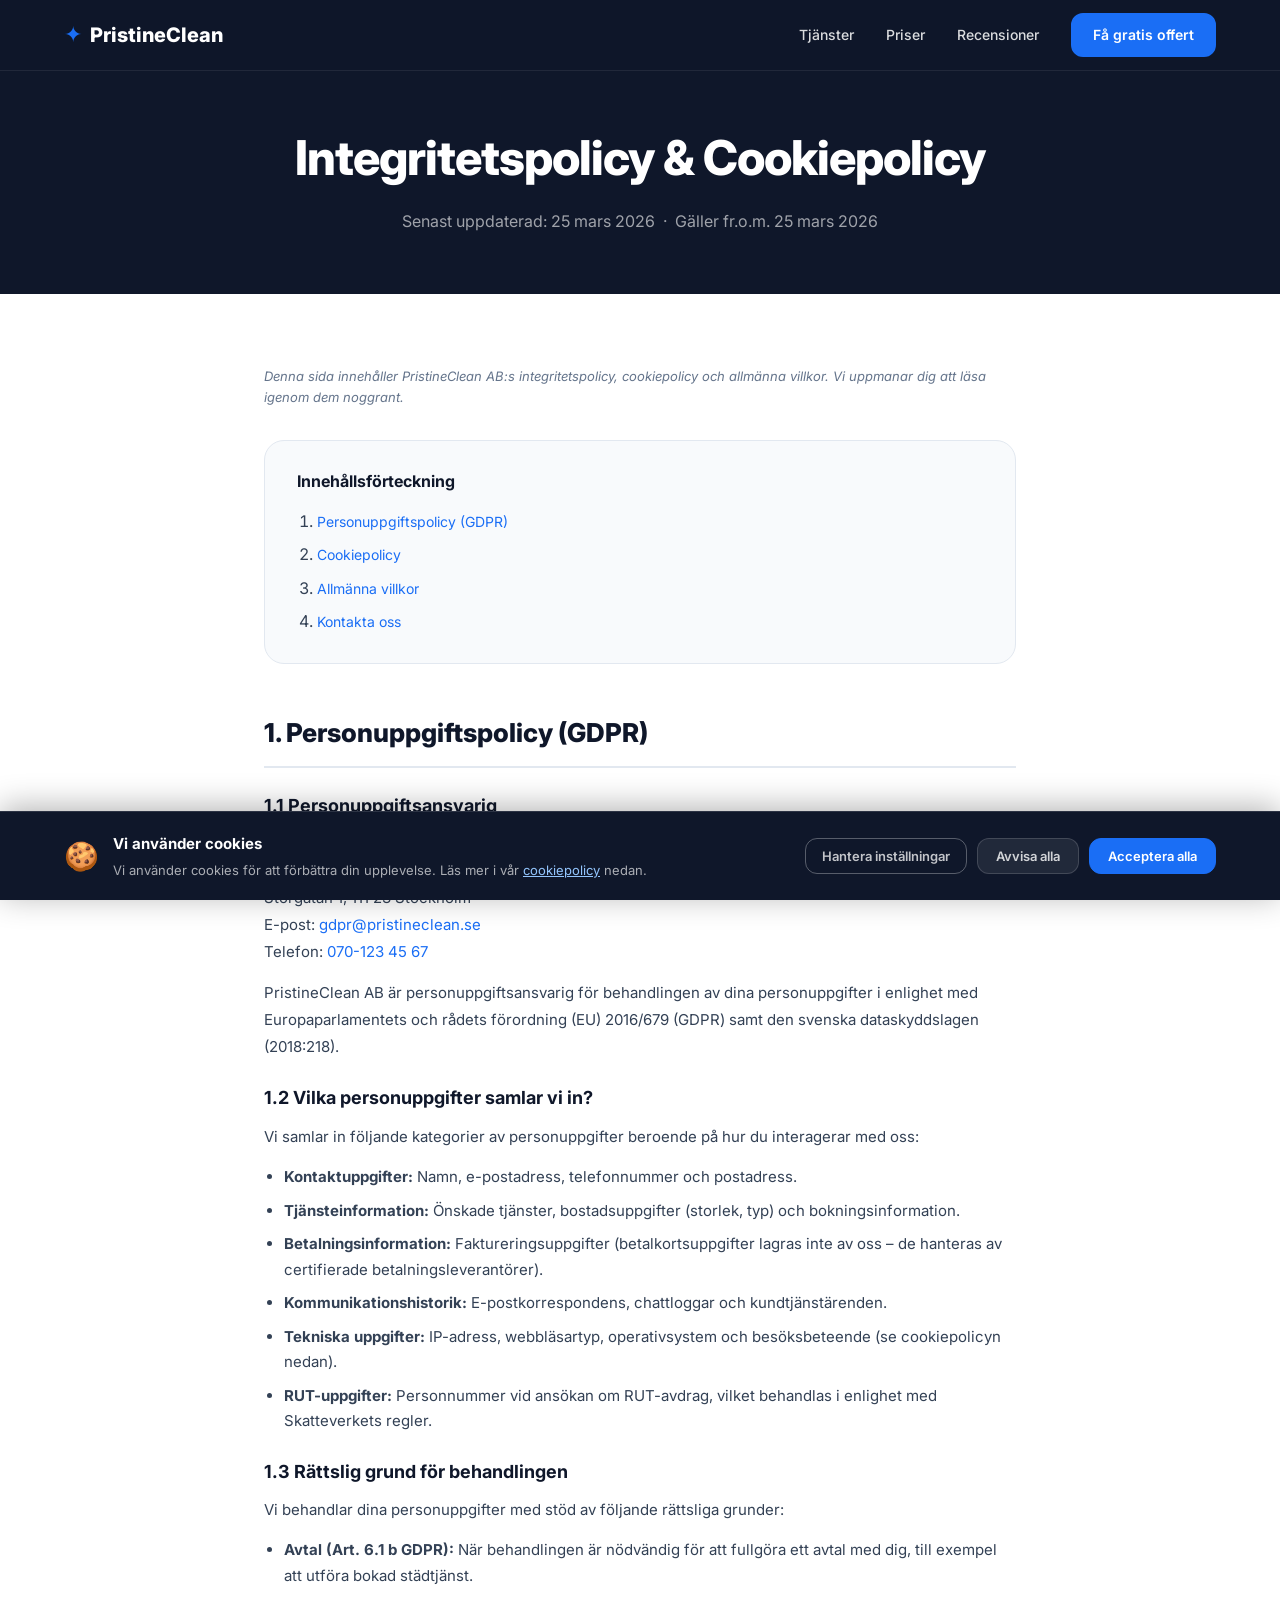
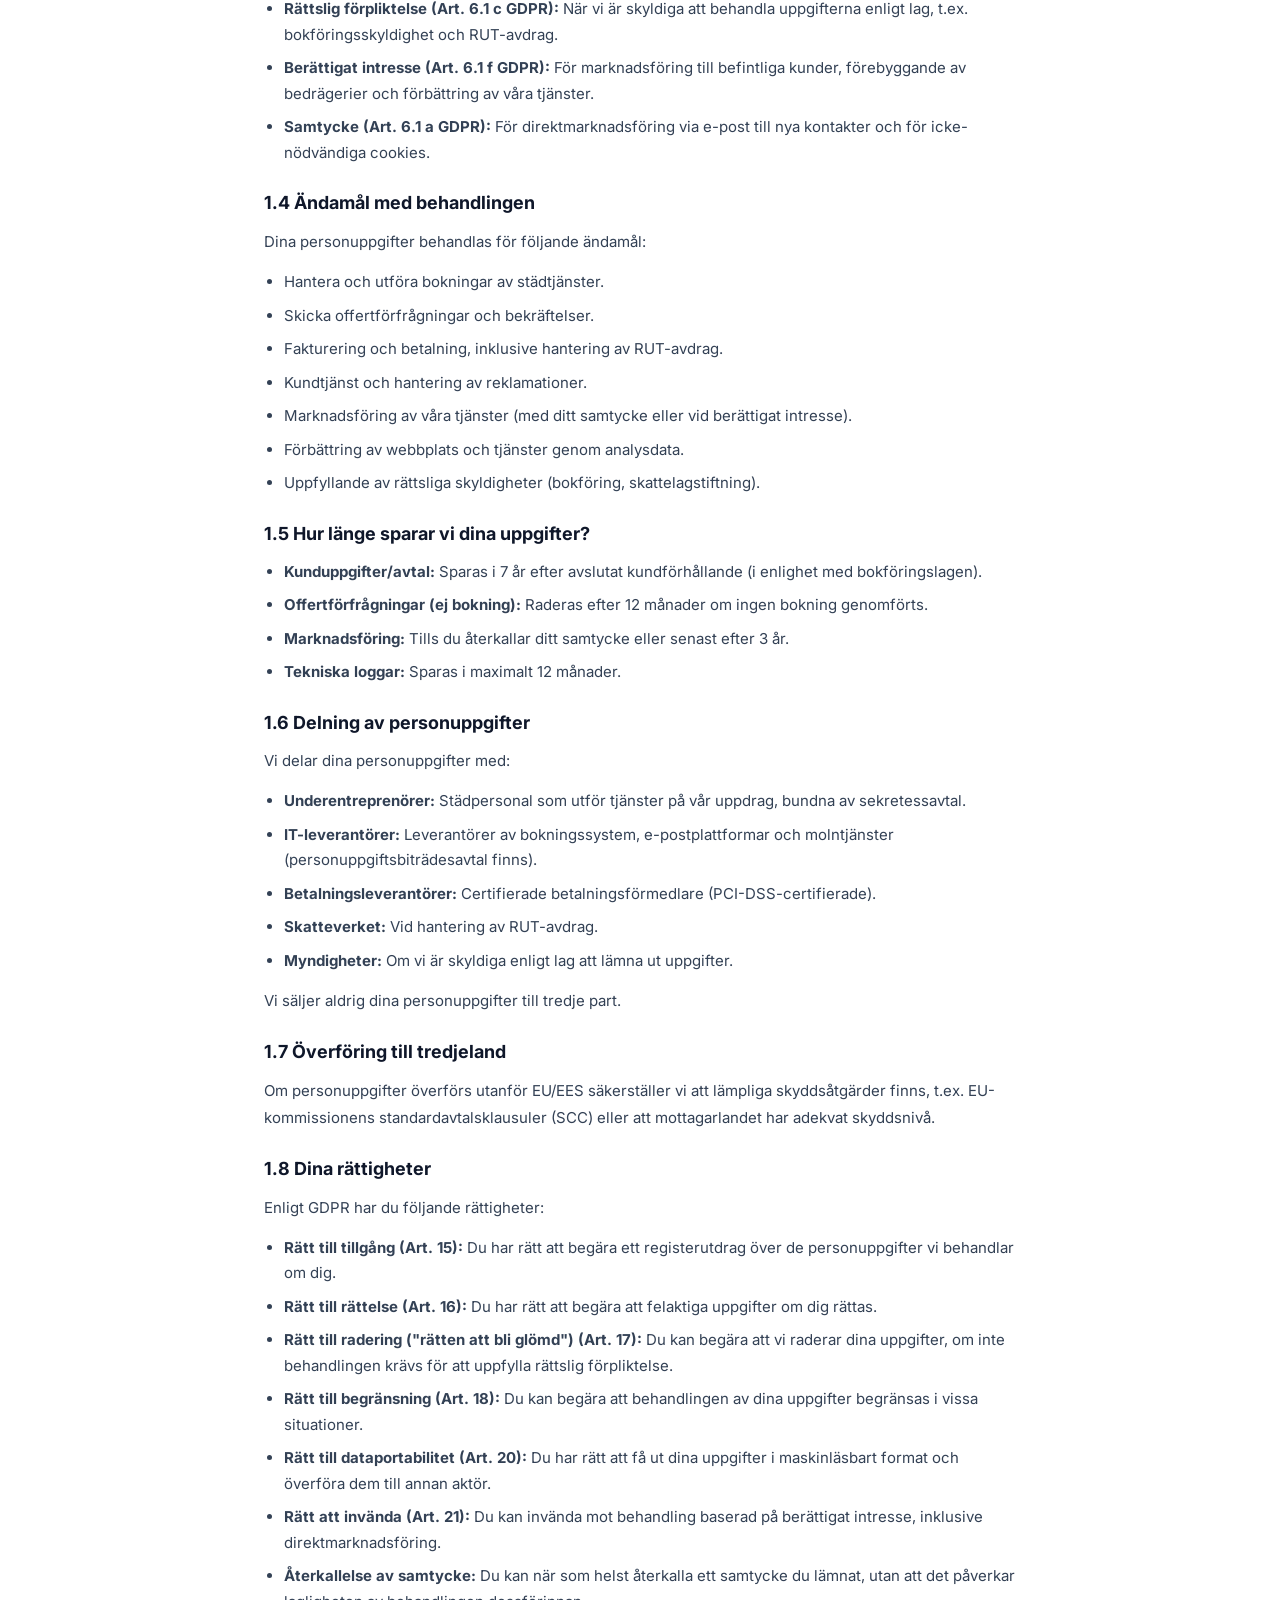
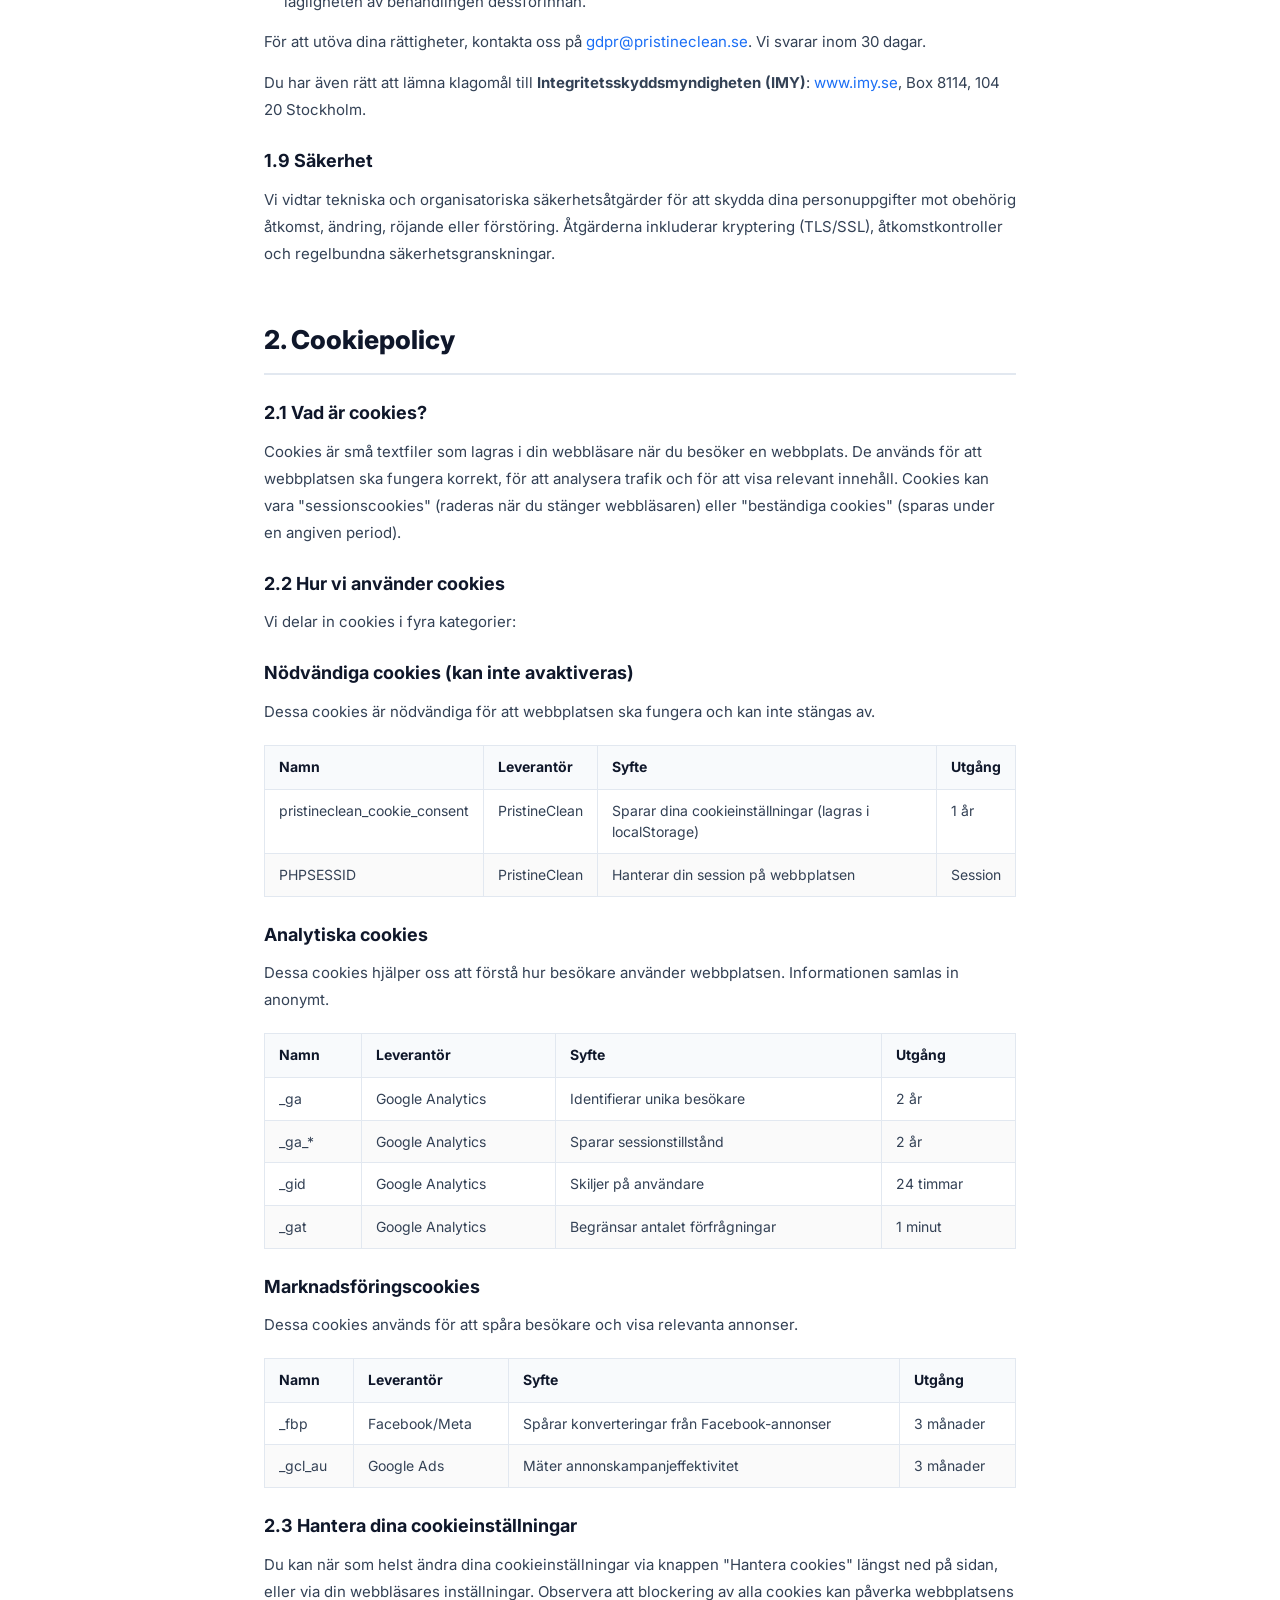
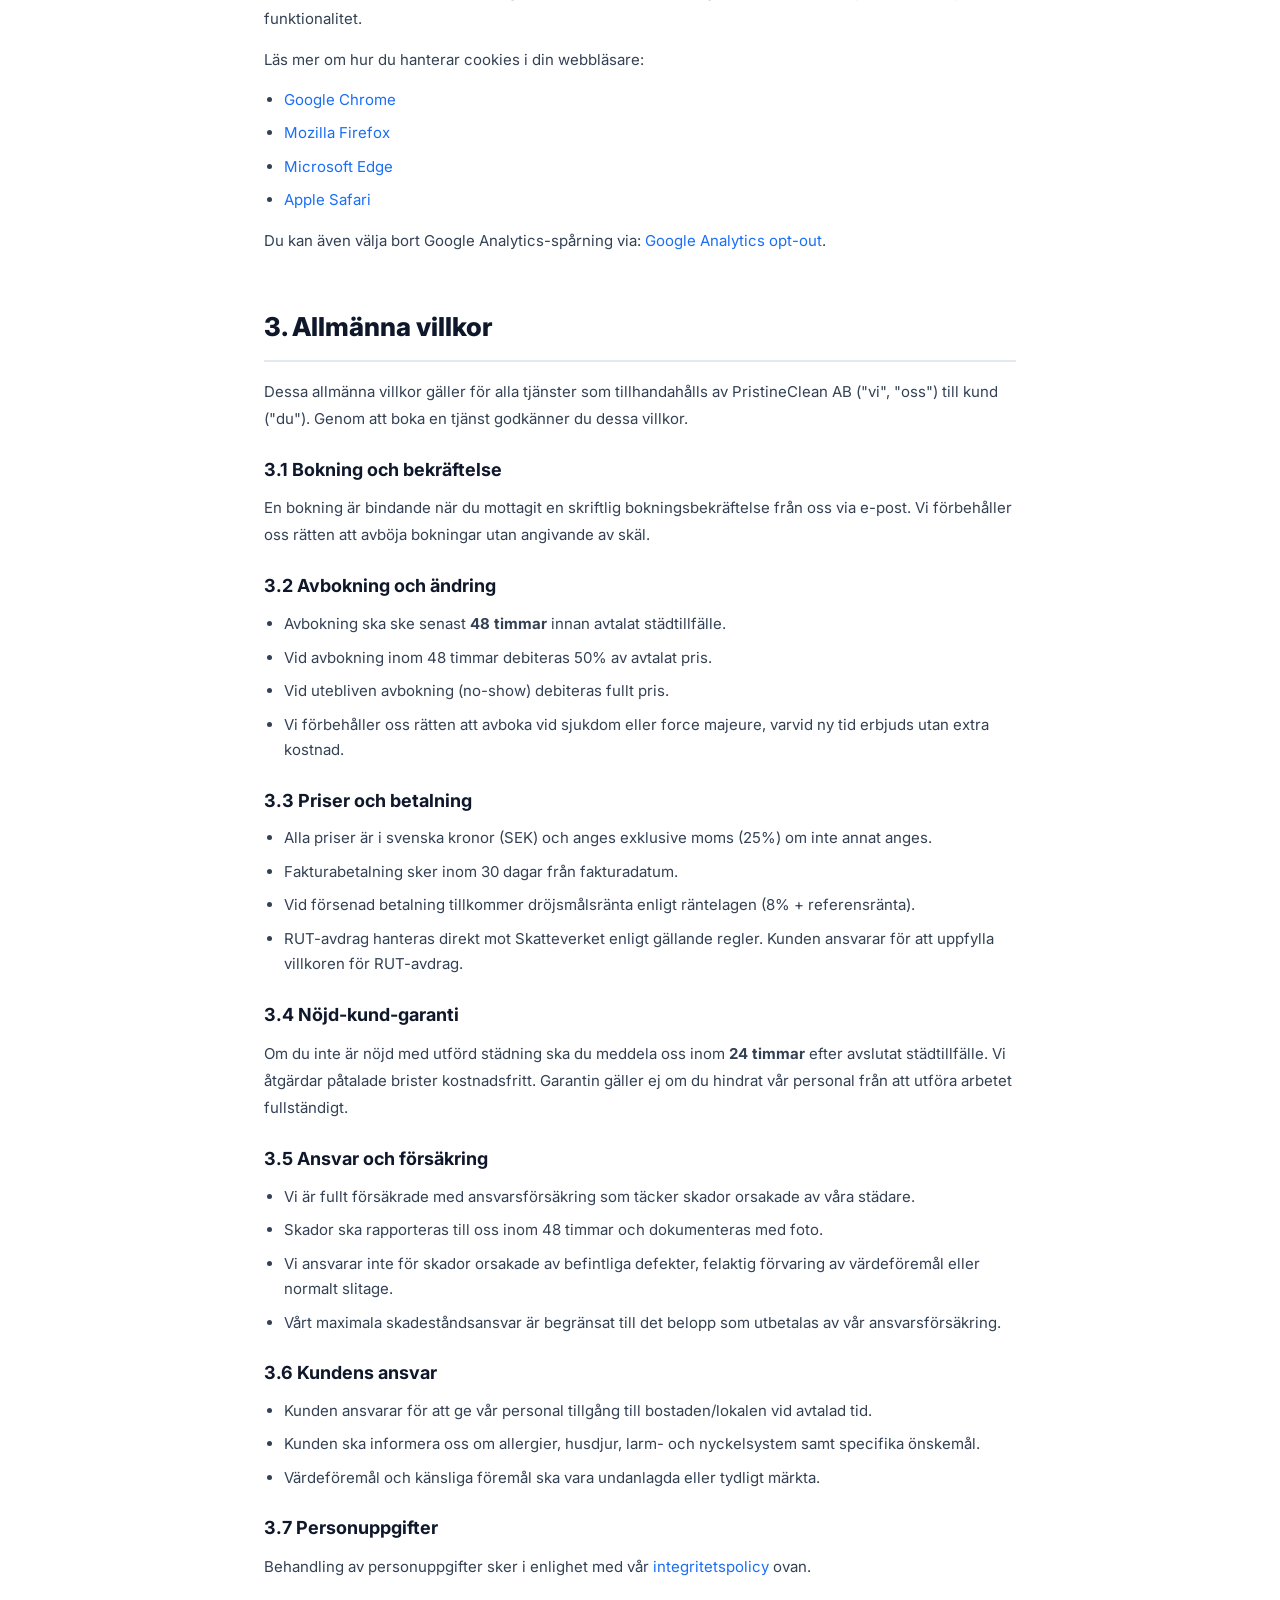
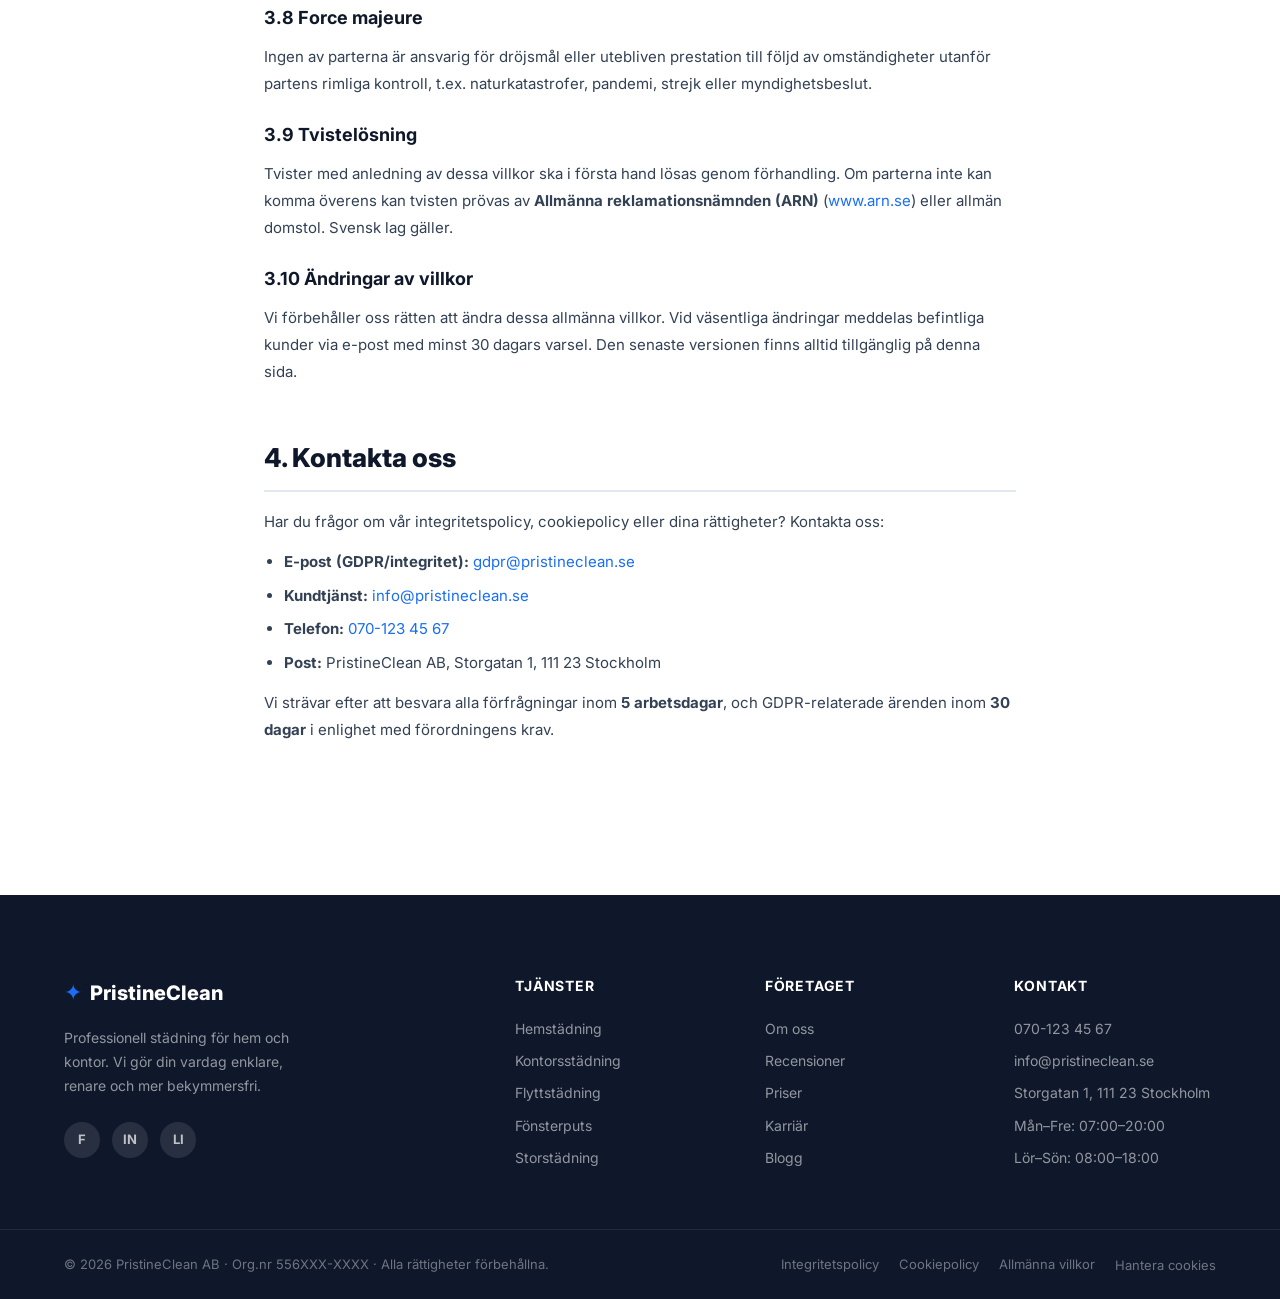
==== commit 4e0f8751: "Fix review comments: URL encoding, CSS class consistency, update dates Co-authored-by: bellemartinee" ====
--- a/integritetspolicy.html
+++ b/integritetspolicy.html
@@ -23,9 +23,9 @@
         </div>
       </div>
       <div class="cookie-banner__actions">
-        <button class="btn--cookie-settings" id="cookieSettings">Hantera inställningar</button>
-        <button class="btn--cookie-decline" id="cookieDecline">Avvisa alla</button>
-        <button class="btn--cookie-accept" id="cookieAccept">Acceptera alla</button>
+        <button class="btn btn--cookie-settings" id="cookieSettings">Hantera inställningar</button>
+        <button class="btn btn--cookie-decline" id="cookieDecline">Avvisa alla</button>
+        <button class="btn btn--cookie-accept" id="cookieAccept">Acceptera alla</button>
       </div>
     </div>
   </div>
@@ -88,7 +88,7 @@
   <section class="policy-hero">
     <div class="container">
       <h1>Integritetspolicy &amp; Cookiepolicy</h1>
-      <p>Senast uppdaterad: 1 januari 2024 &nbsp;·&nbsp; Gäller fr.o.m. 1 januari 2024</p>
+      <p>Senast uppdaterad: 25 mars 2026 &nbsp;·&nbsp; Gäller fr.o.m. 25 mars 2026</p>
     </div>
   </section>
 
@@ -252,7 +252,7 @@
         <p>Läs mer om hur du hanterar cookies i din webbläsare:</p>
         <ul>
           <li><a href="https://support.google.com/chrome/answer/95647" target="_blank" rel="noopener noreferrer">Google Chrome</a></li>
-          <li><a href="https://support.mozilla.org/sv/kb/forbattrад-spårningsskydd-i-firefox" target="_blank" rel="noopener noreferrer">Mozilla Firefox</a></li>
+          <li><a href="https://support.mozilla.org/sv/kb/forbattrad-sparningsskydd-i-firefox" target="_blank" rel="noopener noreferrer">Mozilla Firefox</a></li>
           <li><a href="https://support.microsoft.com/sv-se/windows/ta-bort-och-hantera-cookies-168dab11-0753-043d-7c16-ede5947fc64d" target="_blank" rel="noopener noreferrer">Microsoft Edge</a></li>
           <li><a href="https://support.apple.com/sv-se/guide/safari/sfri11471/mac" target="_blank" rel="noopener noreferrer">Apple Safari</a></li>
         </ul>
@@ -381,7 +381,7 @@
     </div>
     <div class="footer__bottom">
       <div class="container footer__bottom-inner">
-        <p>© 2024 PristineClean AB · Org.nr 556XXX-XXXX · Alla rättigheter förbehållna.</p>
+        <p>© 2026 PristineClean AB · Org.nr 556XXX-XXXX · Alla rättigheter förbehållna.</p>
         <div class="footer__bottom-links">
           <a href="integritetspolicy.html">Integritetspolicy</a>
           <a href="integritetspolicy.html#cookies">Cookiepolicy</a>
